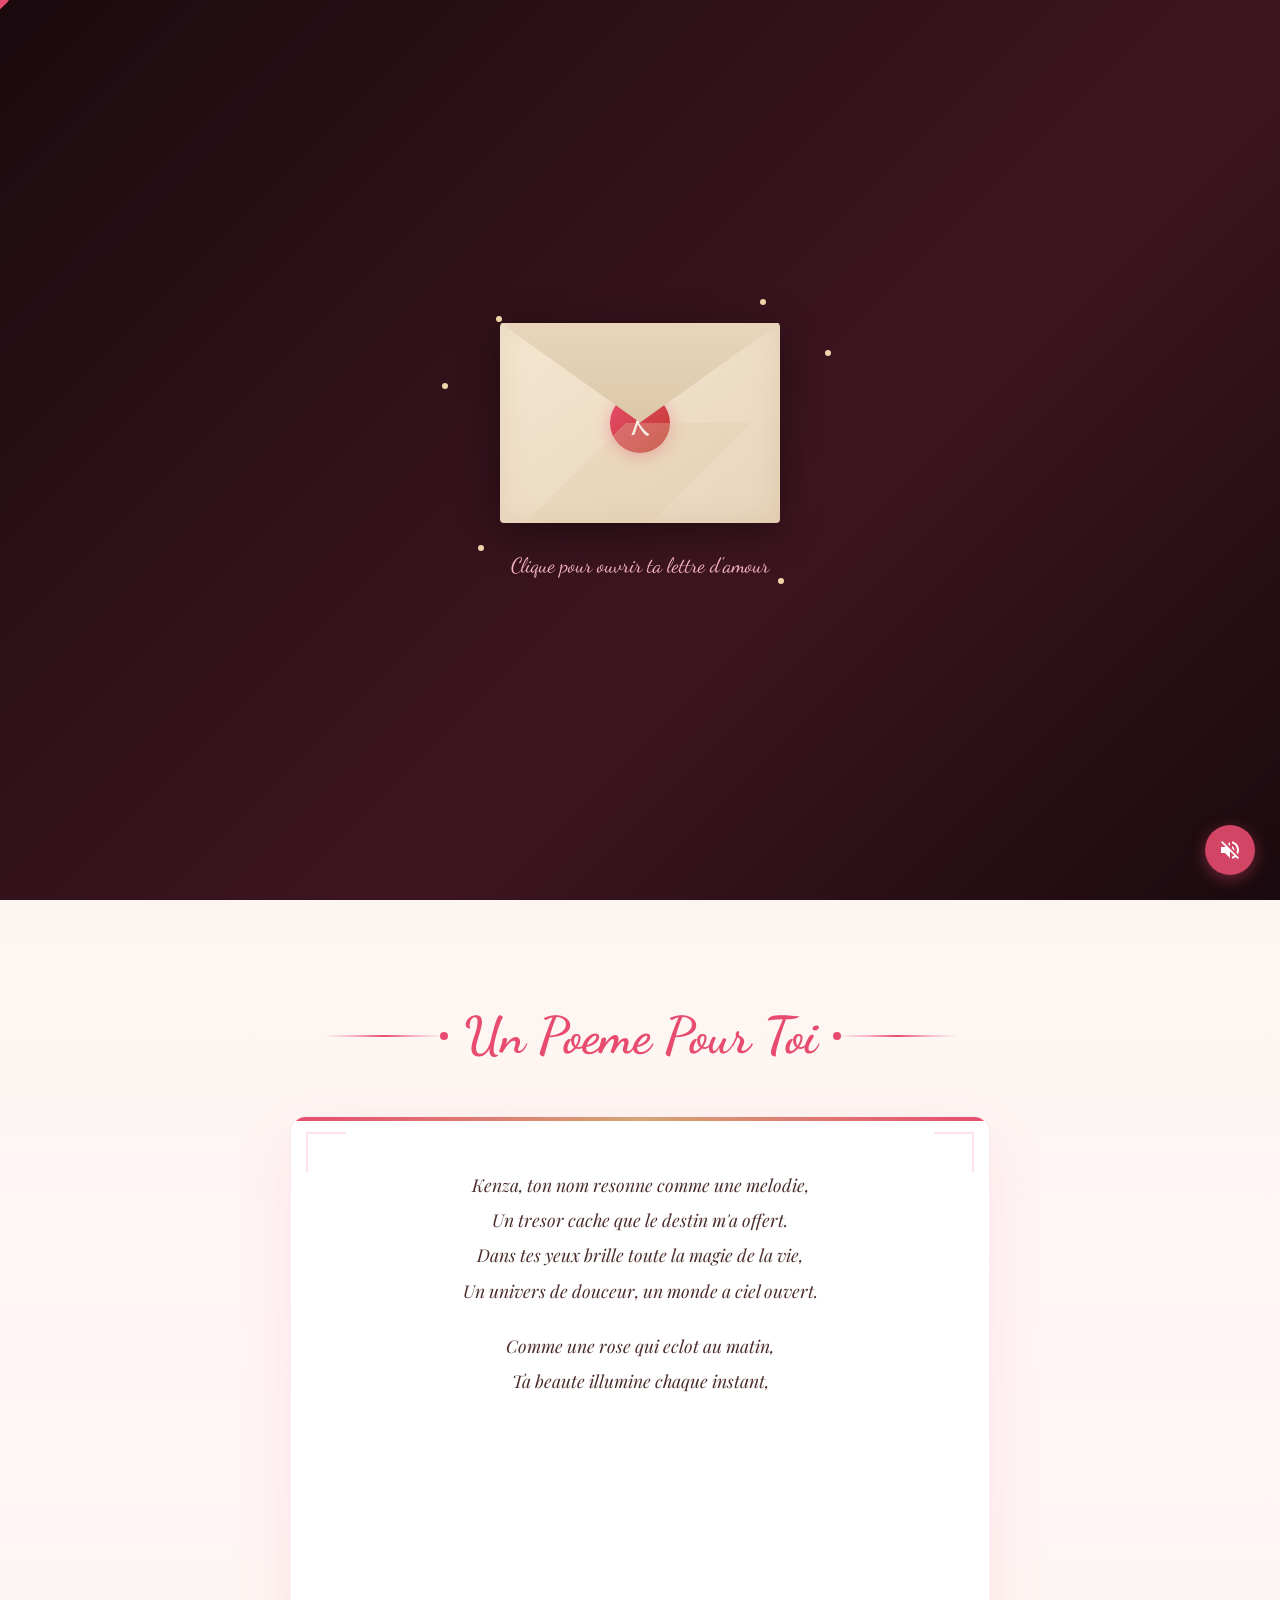
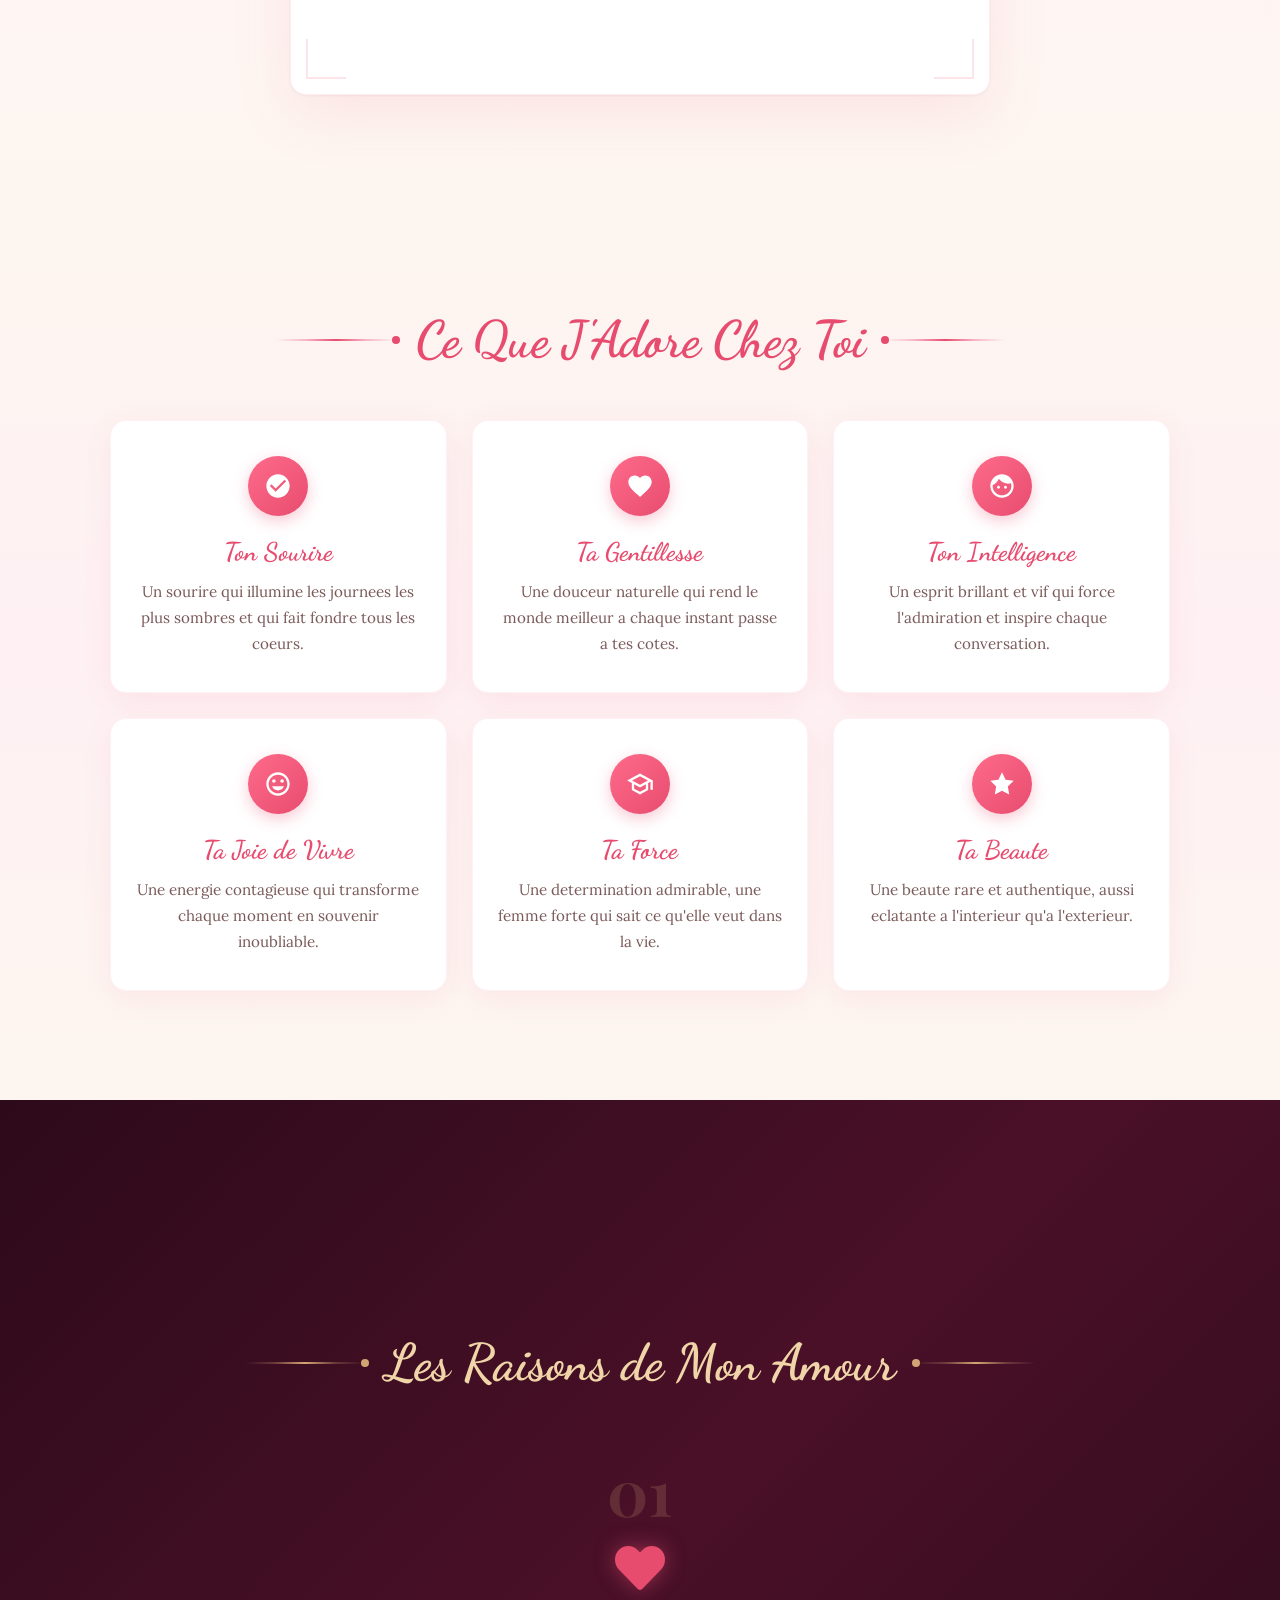
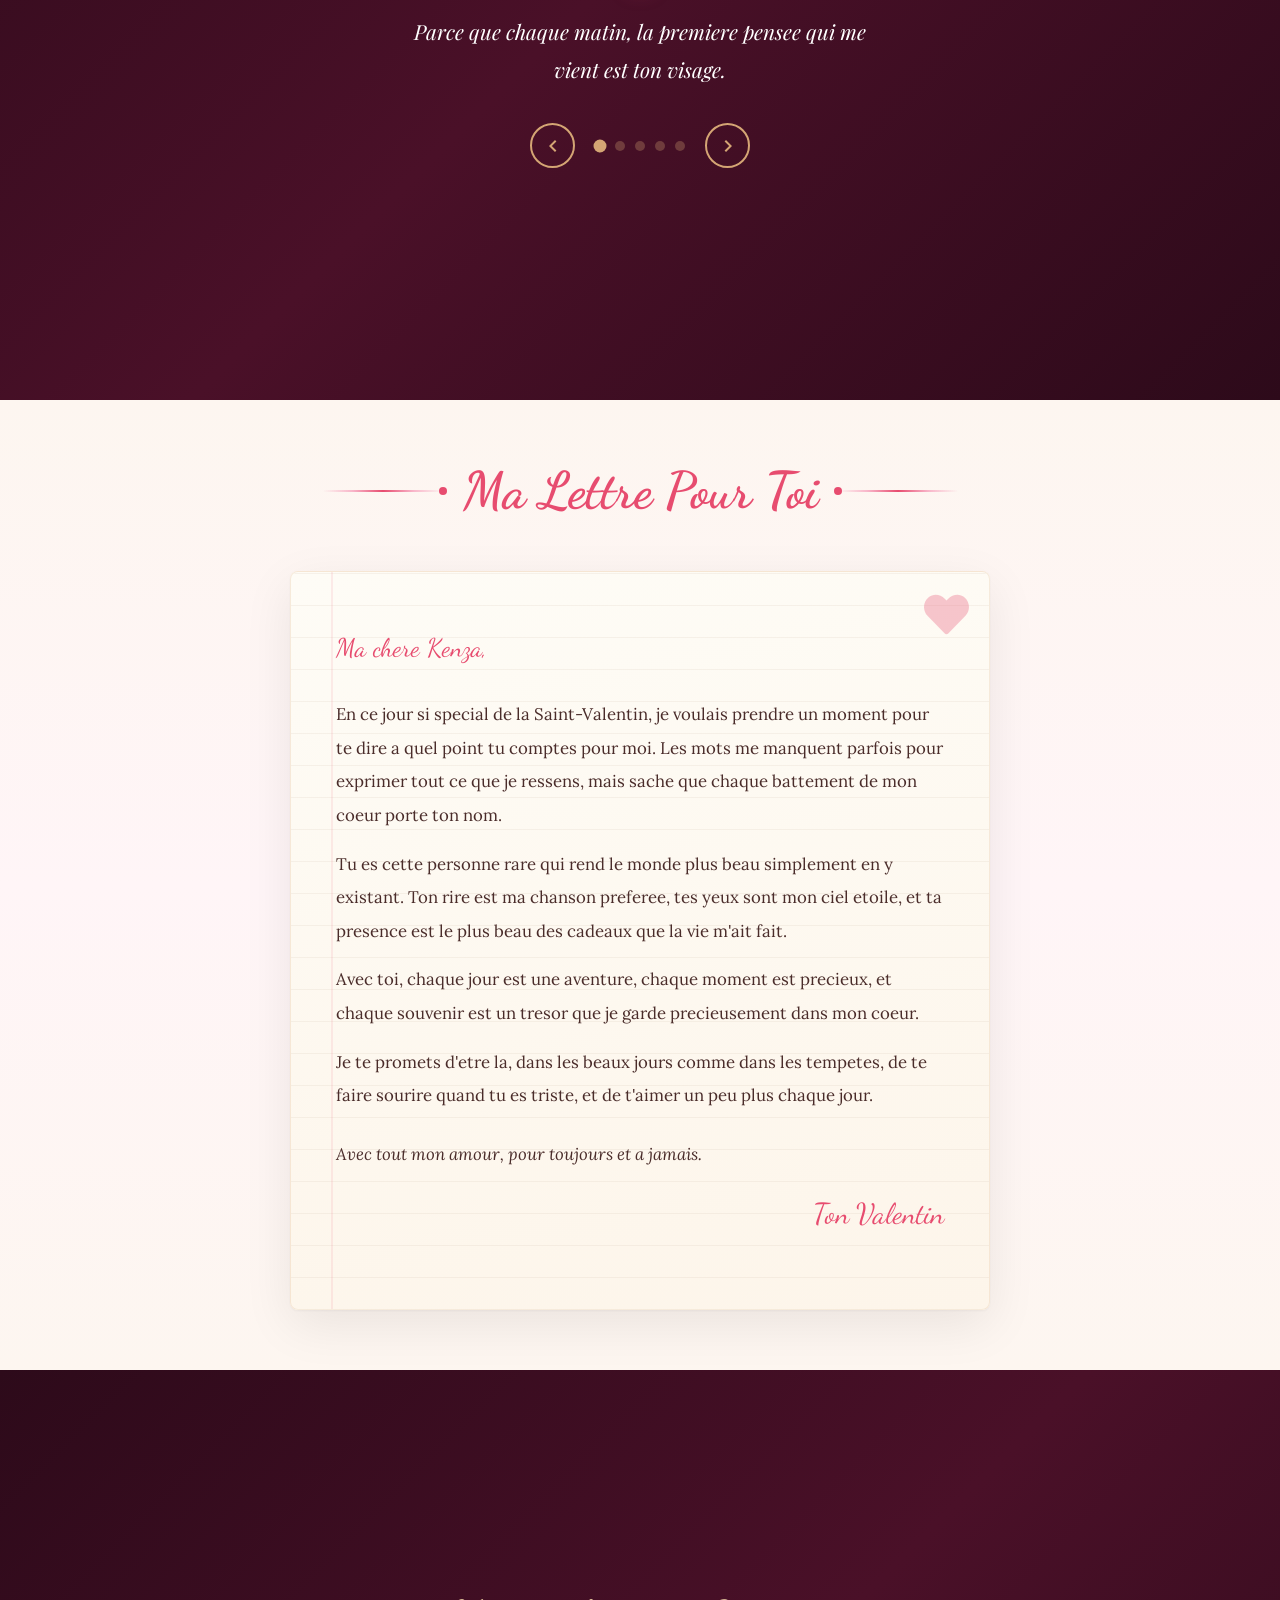
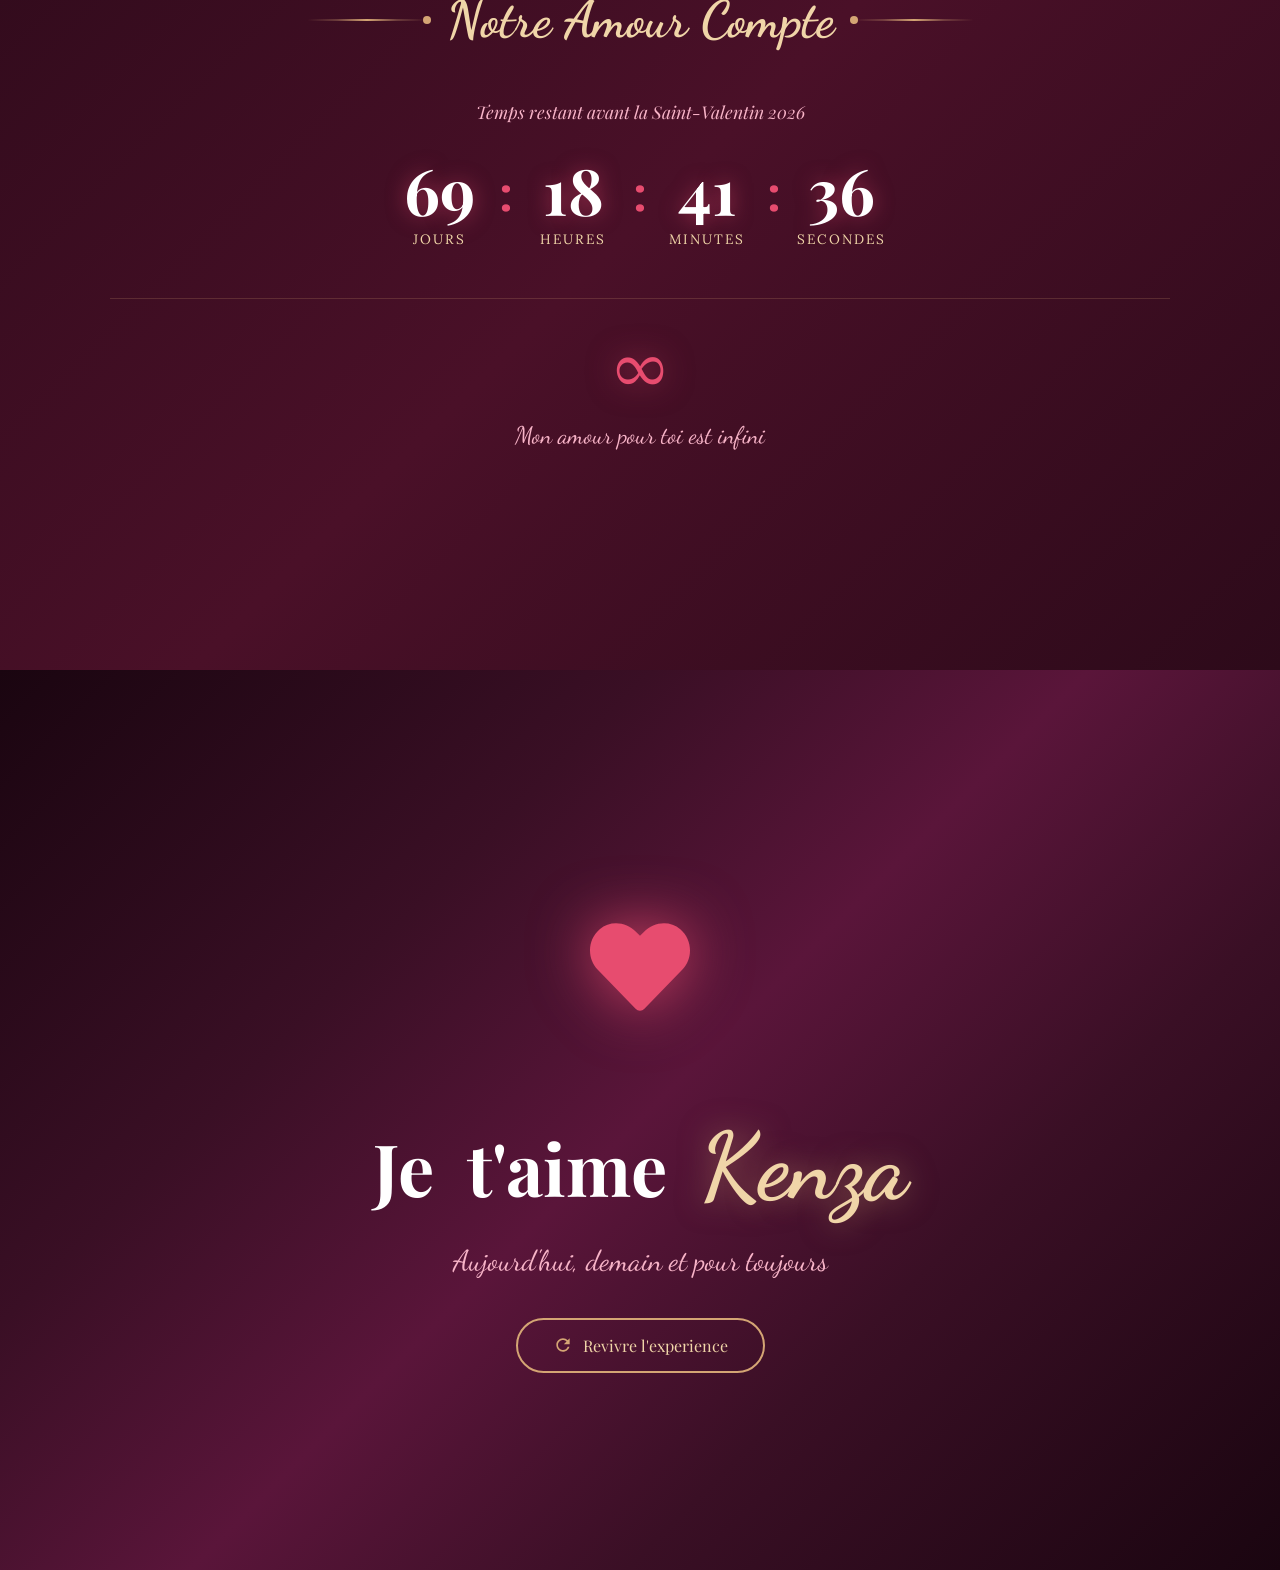
==== kenza-valentine-all-in-one.html @ 6f476eb4 "feat: add all-in-one HTML file for quick mobile preview Single self-contained HTML file with all CSS" ====
<!DOCTYPE html>
<html lang="fr">
<head>
<meta charset="UTF-8">
<meta name="viewport" content="width=device-width, initial-scale=1.0, viewport-fit=cover, maximum-scale=5">
<meta name="theme-color" content="#2d0a1a">
<meta name="apple-mobile-web-app-capable" content="yes">
<meta name="apple-mobile-web-app-status-bar-style" content="black-translucent">
<title>Pour Toi, Kenza - Joyeuse Saint-Valentin</title>
<link rel="preconnect" href="https://fonts.googleapis.com">
<link rel="preconnect" href="https://fonts.gstatic.com" crossorigin>
<link href="https://fonts.googleapis.com/css2?family=Dancing+Script:wght@400;500;600;700&family=Playfair+Display:ital,wght@0,400;0,600;0,700;1,400;1,600&family=Lora:ital,wght@0,400;0,500;1,400;1,500&display=swap" rel="stylesheet">
<style>
:root{--primary:#e74c6f;--primary-dark:#c0392b;--primary-light:#ff6b8a;--secondary:#f8b4c8;--gold:#d4a574;--gold-light:#f0d5a8;--cream:#fdf6f0;--rose-white:#fff5f7;--dark:#2c1810;--text:#4a2c2a;--text-light:#7a5a58;--font-script:'Dancing Script',cursive;--font-serif:'Playfair Display',Georgia,serif;--font-body:'Lora',Georgia,serif}*,*::before,*::after{margin:0;padding:0;box-sizing:border-box}html{scroll-behavior:smooth;font-size:16px;overflow-x:hidden;-webkit-text-size-adjust:100%}@supports(padding:env(safe-area-inset-bottom)){.music-toggle{bottom:calc(15px + env(safe-area-inset-bottom));right:calc(15px + env(safe-area-inset-right))}.side-nav{right:calc(10px + env(safe-area-inset-right))}}body{font-family:var(--font-body);color:var(--text);background:var(--cream);overflow-x:hidden;cursor:none}@media(hover:none){body{cursor:auto}.cursor-heart{display:none!important}}.cursor-heart{position:fixed;width:24px;height:24px;pointer-events:none;z-index:99999;transform:translate(-50%,-50%);transition:transform .1s ease}.cursor-heart::before{content:'';position:absolute;width:100%;height:100%;background:var(--primary);clip-path:path('M12 21.35l-1.45-1.32C5.4 15.36 2 12.28 2 8.5 2 5.42 4.42 3 7.5 3c1.74 0 3.41.81 4.5 2.09C13.09 3.81 14.76 3 16.5 3 19.58 3 22 5.42 22 8.5c0 3.78-3.4 6.86-8.55 11.54L12 21.35z');transform:scale(1);transition:transform .2s ease}body:active .cursor-heart::before{transform:scale(1.5)}#hearts-canvas{position:fixed;top:0;left:0;width:100%;height:100%;pointer-events:none;z-index:1}#petals-container{position:fixed;top:0;left:0;width:100%;height:100%;pointer-events:none;z-index:2;overflow:hidden}.petal{position:absolute;width:15px;height:15px;background:var(--primary-light);border-radius:50% 0 50% 50%;opacity:.6;animation:petalFall linear infinite;transform-origin:center center}@keyframes petalFall{0%{transform:translateY(-10vh) rotate(0deg) scale(1);opacity:.7}50%{opacity:.5}100%{transform:translateY(110vh) rotate(720deg) scale(.3);opacity:0}}.screen{min-height:100vh;position:relative;display:flex;align-items:center;justify-content:center;overflow:hidden}.container{max-width:1100px;margin:0 auto;padding:60px 20px;position:relative;z-index:5;width:100%}.section-bg{position:absolute;inset:0;z-index:0}.section-header{display:flex;align-items:center;justify-content:center;gap:20px;margin-bottom:50px}.section-title{font-family:var(--font-script);font-size:clamp(2rem,5vw,3.2rem);color:var(--primary);text-align:center;white-space:nowrap}.decorative-line{flex:1;max-width:120px;height:2px;background:linear-gradient(90deg,transparent,var(--secondary),var(--primary),var(--secondary),transparent);position:relative}.decorative-line::after{content:'';position:absolute;top:50%;width:8px;height:8px;background:var(--primary);border-radius:50%;transform:translateY(-50%)}.decorative-line.left::after{right:-4px}.decorative-line.right::after{left:-4px}#envelope-screen{background:linear-gradient(135deg,#1a0a0e 0%,#2d1018 30%,#3d1520 60%,#1a0a0e 100%);z-index:100;transition:opacity .8s ease,transform .8s ease}#envelope-screen.hide{opacity:0;transform:scale(1.1);pointer-events:none}.envelope-wrapper{position:relative;cursor:pointer;z-index:5}.envelope{width:280px;height:200px;position:relative;margin:0 auto;perspective:800px}.envelope-body{width:100%;height:100%;background:linear-gradient(145deg,#f5e6d0,#e8d5bc);border-radius:4px;position:relative;box-shadow:0 10px 40px rgba(0,0,0,.4),inset 0 0 30px rgba(139,90,43,.1);display:flex;align-items:center;justify-content:center;overflow:hidden}.envelope-body::before{content:'';position:absolute;bottom:0;left:0;right:0;height:50%;background:linear-gradient(135deg,transparent 33%,#e0c9a8 33%,#e0c9a8 66%,transparent 66%);opacity:.3}.envelope-flap{position:absolute;top:0;left:0;width:100%;height:50%;background:linear-gradient(180deg,#e8d5bc,#dcc7a8);clip-path:polygon(0 0,50% 100%,100% 0);transform-origin:top center;transition:transform .6s ease;z-index:2;box-shadow:0 2px 10px rgba(0,0,0,.1)}.envelope-wrapper:hover .envelope-flap{transform:rotateX(180deg)}.letter-preview{width:60px;height:60px;background:linear-gradient(135deg,var(--primary),var(--primary-dark));border-radius:50%;display:flex;align-items:center;justify-content:center;box-shadow:0 4px 15px rgba(231,76,111,.4);animation:letterPulse 2s ease-in-out infinite}.letter-k{font-family:var(--font-script);font-size:2rem;color:#fff;font-weight:700}@keyframes letterPulse{0%,100%{transform:scale(1);box-shadow:0 4px 15px rgba(231,76,111,.4)}50%{transform:scale(1.1);box-shadow:0 4px 25px rgba(231,76,111,.6)}}.envelope-text{font-family:var(--font-script);color:var(--secondary);font-size:1.3rem;text-align:center;margin-top:30px;animation:textFloat 3s ease-in-out infinite}@keyframes textFloat{0%,100%{transform:translateY(0);opacity:.8}50%{transform:translateY(-8px);opacity:1}}.sparkle-container{position:absolute;inset:-40px;pointer-events:none}.sparkle{position:absolute;width:6px;height:6px;background:var(--gold-light);border-radius:50%;animation:sparkle 2s ease-in-out infinite}.sparkle.s1{top:10%;left:10%;animation-delay:0s}.sparkle.s2{top:5%;right:15%;animation-delay:.3s}.sparkle.s3{bottom:20%;left:5%;animation-delay:.6s}.sparkle.s4{bottom:10%;right:10%;animation-delay:.9s}.sparkle.s5{top:30%;left:-5%;animation-delay:1.2s}.sparkle.s6{top:20%;right:-3%;animation-delay:1.5s}@keyframes sparkle{0%,100%{opacity:0;transform:scale(0)}50%{opacity:1;transform:scale(1.5)}}#hero{background:linear-gradient(135deg,#2d0a1a 0%,#4a1028 30%,#6b1535 50%,#4a1028 70%,#2d0a1a 100%);display:none}#hero.active{display:flex}.hero-overlay{position:absolute;inset:0;background:radial-gradient(ellipse at 20% 50%,rgba(231,76,111,.15) 0%,transparent 60%),radial-gradient(ellipse at 80% 50%,rgba(248,180,200,.1) 0%,transparent 60%),radial-gradient(ellipse at 50% 100%,rgba(212,165,116,.1) 0%,transparent 50%)}.hero-content{text-align:center;position:relative;z-index:5;padding:20px}.heart-frame{margin-bottom:30px}.heart-border{width:100px;height:100px;margin:0 auto;animation:heartBeat 1.5s ease-in-out infinite}.heart-svg{width:100%;height:100%;fill:var(--primary);filter:drop-shadow(0 0 20px rgba(231,76,111,.6))}@keyframes heartBeat{0%,100%{transform:scale(1)}15%{transform:scale(1.15)}30%{transform:scale(1)}45%{transform:scale(1.1)}60%{transform:scale(1)}}.hero-title{font-family:var(--font-serif);margin-bottom:15px}.title-line{display:block;color:#fff;opacity:0;animation:fadeSlideUp 1s ease forwards}.line-1{font-size:clamp(1.8rem,5vw,3rem);font-weight:400;font-style:italic;letter-spacing:3px;animation-delay:.3s}.line-2{font-size:clamp(2.5rem,7vw,4.5rem);font-weight:700;background:linear-gradient(135deg,#fff,#ffd4e0,#fff);-webkit-background-clip:text;-webkit-text-fill-color:transparent;background-clip:text;animation-delay:.6s}@keyframes fadeSlideUp{0%{opacity:0;transform:translateY(30px)}100%{opacity:1;transform:translateY(0)}}.hero-subtitle{font-family:var(--font-script);font-size:clamp(3rem,8vw,5.5rem);color:var(--gold-light);margin-bottom:10px;opacity:0;animation:fadeSlideUp 1s ease .9s forwards;text-shadow:0 0 30px rgba(212,165,116,.5)}.shimmer-text{background:linear-gradient(120deg,var(--gold) 0%,var(--gold-light) 20%,#fff 40%,var(--gold-light) 60%,var(--gold) 80%,var(--gold-light) 100%);background-size:200% 100%;-webkit-background-clip:text;-webkit-text-fill-color:transparent;background-clip:text;animation:fadeSlideUp 1s ease .9s forwards,shimmer 3s linear infinite 1.9s}@keyframes shimmer{0%{background-position:200% 0}100%{background-position:-200% 0}}.hero-date{font-family:var(--font-serif);font-size:1.1rem;color:var(--secondary);letter-spacing:5px;text-transform:uppercase;opacity:0;animation:fadeSlideUp 1s ease 1.2s forwards}.scroll-indicator{margin-top:50px;opacity:0;animation:fadeSlideUp 1s ease 1.5s forwards}.scroll-arrow{width:30px;height:30px;border-right:2px solid var(--secondary);border-bottom:2px solid var(--secondary);transform:rotate(45deg);margin:0 auto 15px;animation:scrollBounce 2s ease-in-out infinite}@keyframes scrollBounce{0%,100%{transform:rotate(45deg) translateY(0);opacity:.5}50%{transform:rotate(45deg) translateY(10px);opacity:1}}.scroll-indicator span{font-family:var(--font-script);color:var(--secondary);font-size:1.1rem;opacity:.7}#poem{background:linear-gradient(180deg,var(--cream) 0%,var(--rose-white) 50%,var(--cream) 100%)}.poem-card{max-width:700px;margin:0 auto;background:#fff;border-radius:16px;padding:50px 40px;position:relative;box-shadow:0 20px 60px rgba(231,76,111,.1),0 1px 3px rgba(0,0,0,.05);border:1px solid rgba(231,76,111,.1);overflow:hidden}.poem-card::before{content:'';position:absolute;top:0;left:0;right:0;height:4px;background:linear-gradient(90deg,var(--primary),var(--gold),var(--primary))}.poem-decoration{position:absolute;width:60px;height:60px;opacity:.15}.poem-decoration::before,.poem-decoration::after{content:'';position:absolute;background:var(--primary)}.poem-decoration.top-left{top:15px;left:15px}.poem-decoration.top-right{top:15px;right:15px;transform:scaleX(-1)}.poem-decoration.bottom-left{bottom:15px;left:15px;transform:scaleY(-1)}.poem-decoration.bottom-right{bottom:15px;right:15px;transform:scale(-1)}.poem-decoration::before{width:40px;height:2px;top:0;left:0}.poem-decoration::after{width:2px;height:40px;top:0;left:0}.poem-content{text-align:center}.poem-line{font-family:var(--font-serif);font-size:1.1rem;line-height:2;color:var(--text);font-style:italic;opacity:0;transform:translateY(15px);transition:opacity .8s ease,transform .8s ease}.poem-line.visible{opacity:1;transform:translateY(0)}.poem-line.signature{font-family:var(--font-script);font-size:1.4rem;color:var(--primary);font-style:normal;margin-top:5px}#qualities{background:linear-gradient(180deg,var(--cream) 0%,#fef0f3 50%,var(--cream) 100%)}.qualities-grid{display:grid;grid-template-columns:repeat(auto-fit,minmax(300px,1fr));gap:25px}.quality-card{background:#fff;border-radius:16px;padding:35px 25px;text-align:center;position:relative;overflow:hidden;box-shadow:0 8px 30px rgba(231,76,111,.08);border:1px solid rgba(231,76,111,.08);transition:transform .4s ease,box-shadow .4s ease;opacity:0;transform:translateY(30px)}.quality-card.visible{opacity:1;transform:translateY(0)}.quality-card:hover{transform:translateY(-8px);box-shadow:0 15px 40px rgba(231,76,111,.15)}.quality-card::before{content:'';position:absolute;top:0;left:0;right:0;height:3px;background:linear-gradient(90deg,var(--primary),var(--gold));transform:scaleX(0);transition:transform .4s ease}.quality-card:hover::before{transform:scaleX(1)}.quality-icon{width:60px;height:60px;margin:0 auto 20px;background:linear-gradient(135deg,var(--primary-light),var(--primary));border-radius:50%;display:flex;align-items:center;justify-content:center;box-shadow:0 5px 15px rgba(231,76,111,.3)}.quality-icon svg{width:28px;height:28px;fill:#fff}.quality-card h3{font-family:var(--font-script);font-size:1.6rem;color:var(--primary);margin-bottom:12px}.quality-card p{font-size:.95rem;line-height:1.7;color:var(--text-light)}#timeline{background:linear-gradient(135deg,#2d0a1a 0%,#4a1028 50%,#2d0a1a 100%)}#timeline .section-title{color:var(--gold-light)}#timeline .decorative-line{background:linear-gradient(90deg,transparent,rgba(212,165,116,.3),var(--gold),rgba(212,165,116,.3),transparent)}#timeline .decorative-line::after{background:var(--gold)}.reasons-carousel{position:relative;max-width:600px;margin:0 auto 30px;min-height:250px}.reason-slide{position:absolute;inset:0;display:flex;flex-direction:column;align-items:center;justify-content:center;text-align:center;padding:30px;opacity:0;transform:translateX(60px);transition:opacity .6s ease,transform .6s ease;pointer-events:none}.reason-slide.active{opacity:1;transform:translateX(0);pointer-events:auto}.reason-slide.exit-left{opacity:0;transform:translateX(-60px)}.reason-number{font-family:var(--font-serif);font-size:4rem;font-weight:700;color:rgba(212,165,116,.2);margin-bottom:10px}.reason-heart{width:50px;height:50px;margin-bottom:20px;animation:heartBeat 1.5s ease-in-out infinite}.reason-heart svg{width:100%;height:100%;fill:var(--primary);filter:drop-shadow(0 0 10px rgba(231,76,111,.5))}.reason-text{font-family:var(--font-serif);font-size:1.3rem;color:#fff;font-style:italic;line-height:1.8;max-width:500px}.carousel-controls{display:flex;align-items:center;justify-content:center;gap:20px}.carousel-btn{width:45px;height:45px;border:2px solid var(--gold);background:transparent;border-radius:50%;display:flex;align-items:center;justify-content:center;cursor:pointer;transition:all .3s ease}.carousel-btn svg{width:24px;height:24px;fill:var(--gold)}.carousel-btn:hover{background:var(--gold)}.carousel-btn:hover svg{fill:var(--dark)}.carousel-dots{display:flex;gap:10px}.dot{width:10px;height:10px;border-radius:50%;background:rgba(212,165,116,.3);cursor:pointer;transition:all .3s ease}.dot.active{background:var(--gold);transform:scale(1.3)}#love-letter{background:linear-gradient(180deg,var(--cream) 0%,var(--rose-white) 50%,var(--cream) 100%)}.letter-card{max-width:700px;margin:0 auto;background:linear-gradient(170deg,#fefcf6,#fdf5ea);border-radius:8px;padding:50px 45px;position:relative;box-shadow:0 15px 50px rgba(0,0,0,.08),0 1px 3px rgba(0,0,0,.05);border:1px solid rgba(212,165,116,.2);opacity:0;transform:translateY(30px);transition:opacity .8s ease,transform .8s ease}.letter-card.visible{opacity:1;transform:translateY(0)}.letter-card::before{content:'';position:absolute;inset:0;border-radius:8px;background:repeating-linear-gradient(0deg,transparent,transparent 31px,rgba(200,180,160,.15) 31px,rgba(200,180,160,.15) 32px);pointer-events:none}.letter-card::after{content:'';position:absolute;top:0;left:40px;width:2px;height:100%;background:rgba(231,76,111,.1)}.letter-stamp{position:absolute;top:20px;right:20px;width:45px;height:45px;opacity:.3}.letter-stamp svg{width:100%;height:100%;fill:var(--primary)}.letter-content{position:relative;z-index:2}.letter-content p{font-family:var(--font-body);font-size:1.05rem;line-height:2;color:var(--text);margin-bottom:15px}.letter-greeting{font-family:var(--font-script)!important;font-size:1.6rem!important;color:var(--primary)!important;margin-bottom:25px!important}.letter-closing{font-style:italic;margin-top:25px!important}.letter-signature{font-family:var(--font-script)!important;font-size:1.8rem!important;color:var(--primary)!important;text-align:right;margin-top:10px!important}#countdown{background:linear-gradient(135deg,#2d0a1a 0%,#4a1028 50%,#2d0a1a 100%)}#countdown .section-title{color:var(--gold-light)}#countdown .decorative-line{background:linear-gradient(90deg,transparent,rgba(212,165,116,.3),var(--gold),rgba(212,165,116,.3),transparent)}#countdown .decorative-line::after{background:var(--gold)}.countdown-wrapper{text-align:center;opacity:0;transform:translateY(30px);transition:opacity .8s ease,transform .8s ease}.countdown-wrapper.visible{opacity:1;transform:translateY(0)}.countdown-label{font-family:var(--font-serif);font-size:1.1rem;color:var(--secondary);margin-bottom:35px;font-style:italic}.countdown-timer{display:flex;align-items:center;justify-content:center;gap:15px;flex-wrap:wrap;margin-bottom:50px}.countdown-item{display:flex;flex-direction:column;align-items:center;min-width:90px}.countdown-value{font-family:var(--font-serif);font-size:clamp(2.5rem,6vw,4rem);font-weight:700;color:#fff;line-height:1;text-shadow:0 0 20px rgba(231,76,111,.5);margin-bottom:8px}.countdown-unit{font-family:var(--font-body);font-size:.85rem;color:var(--gold-light);text-transform:uppercase;letter-spacing:2px}.countdown-separator{font-family:var(--font-serif);font-size:3rem;color:var(--primary);font-weight:700;animation:blink 1s step-end infinite;margin-bottom:25px}@keyframes blink{0%,100%{opacity:1}50%{opacity:.3}}.infinity-love{padding-top:30px;border-top:1px solid rgba(212,165,116,.2)}.infinity-symbol{font-size:4rem;color:var(--primary);display:block;margin-bottom:10px;animation:infinityPulse 3s ease-in-out infinite;text-shadow:0 0 30px rgba(231,76,111,.5)}@keyframes infinityPulse{0%,100%{transform:scale(1);opacity:.8}50%{transform:scale(1.15);opacity:1}}.infinity-love p{font-family:var(--font-script);font-size:1.5rem;color:var(--secondary)}#final{background:linear-gradient(135deg,#1a0510 0%,#3a0f25 30%,#5a153a 50%,#3a0f25 70%,#1a0510 100%);min-height:100vh}.final-content{text-align:center;position:relative;z-index:5}.giant-heart-animation{position:relative;width:200px;height:200px;margin:0 auto 40px}.heart-ring{position:absolute;inset:0;border:2px solid var(--primary);border-radius:50%;opacity:0;animation:heartRing 3s ease-out infinite}.ring-1{animation-delay:0s}.ring-2{animation-delay:1s}.ring-3{animation-delay:2s}@keyframes heartRing{0%{transform:scale(.5);opacity:.8}100%{transform:scale(2);opacity:0}}.central-heart{position:absolute;top:50%;left:50%;transform:translate(-50%,-50%);width:100px;height:100px;animation:heartBeat 1.5s ease-in-out infinite}.central-heart svg{width:100%;height:100%;fill:var(--primary);filter:drop-shadow(0 0 30px rgba(231,76,111,.8))}.final-title{font-family:var(--font-serif);font-size:clamp(2.5rem,7vw,4.5rem);color:#fff;margin-bottom:15px;line-height:1.3}.word-by-word{display:inline-block;opacity:0;transform:translateY(20px);animation:wordAppear .8s ease forwards;margin:0 8px}.word-by-word:nth-child(1){animation-delay:.5s}.word-by-word:nth-child(2){animation-delay:1s}.word-by-word:nth-child(3){animation-delay:1.5s}.kenza-name{font-family:var(--font-script);color:var(--gold-light);font-size:1.3em;text-shadow:0 0 30px rgba(212,165,116,.5)}@keyframes wordAppear{0%{opacity:0;transform:translateY(20px) scale(.8)}100%{opacity:1;transform:translateY(0) scale(1)}}.final-subtitle{font-family:var(--font-script);font-size:clamp(1.2rem,3vw,1.8rem);color:var(--secondary);opacity:0;animation:fadeSlideUp 1s ease 2.2s forwards;margin-bottom:40px}.restart-btn{display:inline-flex;align-items:center;gap:10px;padding:15px 35px;background:transparent;border:2px solid var(--gold);color:var(--gold-light);font-family:var(--font-serif);font-size:1rem;border-radius:50px;cursor:pointer;transition:all .4s ease;opacity:0;animation:fadeSlideUp 1s ease 2.8s forwards}.restart-btn svg{width:20px;height:20px;fill:var(--gold);transition:transform .4s ease}.restart-btn:hover{background:var(--gold);color:var(--dark)}.restart-btn:hover svg{fill:var(--dark);transform:rotate(360deg)}.side-nav{position:fixed;right:20px;top:50%;transform:translateY(-50%);z-index:1000;display:flex;flex-direction:column;gap:12px;opacity:0;transition:opacity .5s ease}.side-nav.visible{opacity:1}.nav-dot{width:12px;height:12px;border-radius:50%;background:rgba(255,255,255,.3);border:2px solid rgba(255,255,255,.5);transition:all .3s ease;text-decoration:none;position:relative}.nav-dot::before{content:attr(title);position:absolute;right:25px;top:50%;transform:translateY(-50%);font-family:var(--font-body);font-size:.75rem;color:#fff;background:rgba(0,0,0,.7);padding:4px 10px;border-radius:4px;white-space:nowrap;opacity:0;pointer-events:none;transition:opacity .3s ease}.nav-dot:hover::before{opacity:1}.nav-dot.active{background:var(--primary);border-color:var(--primary);transform:scale(1.3);box-shadow:0 0 10px rgba(231,76,111,.5)}.music-toggle{position:fixed;bottom:25px;right:25px;width:50px;height:50px;border-radius:50%;background:rgba(231,76,111,.9);border:none;cursor:pointer;z-index:1000;display:flex;align-items:center;justify-content:center;box-shadow:0 4px 15px rgba(231,76,111,.4);transition:all .3s ease}.music-toggle:hover{transform:scale(1.1);box-shadow:0 6px 20px rgba(231,76,111,.6)}.music-toggle svg{width:24px;height:24px;fill:#fff}.music-toggle .music-off{display:none}.music-toggle.muted .music-on{display:none}.music-toggle.muted .music-off{display:block}.reveal-on-scroll{opacity:0;transform:translateY(30px);transition:opacity .8s ease,transform .8s ease}.reveal-on-scroll.visible{opacity:1;transform:translateY(0)}
@media(max-width:1024px){.container{padding:50px 20px}.qualities-grid{grid-template-columns:repeat(2,1fr);gap:20px}.poem-card{padding:40px 30px}.letter-card{padding:40px 35px}}
@media(max-width:768px){html{font-size:15px}.container{padding:40px 16px}.section-header{flex-wrap:wrap;gap:8px;margin-bottom:35px}.section-title{white-space:normal;font-size:clamp(1.6rem,6vw,2.5rem);order:-1;width:100%}.decorative-line{max-width:80px}.envelope{width:220px;height:160px}.envelope-text{font-size:1.1rem;padding:0 20px}.letter-preview{width:50px;height:50px}.letter-k{font-size:1.6rem}.heart-border{width:80px;height:80px}.hero-title{margin-bottom:10px}.line-1{font-size:1.5rem;letter-spacing:2px}.line-2{font-size:2.2rem}.hero-subtitle{font-size:3rem}.hero-date{font-size:.95rem;letter-spacing:3px}.scroll-indicator{margin-top:35px}.scroll-arrow{width:24px;height:24px}.poem-card{padding:30px 20px;border-radius:12px}.poem-line{font-size:.9rem;line-height:1.9}.poem-line.signature{font-size:1.2rem}.poem-decoration{width:40px;height:40px}.poem-decoration::before{width:25px}.poem-decoration::after{height:25px}.qualities-grid{grid-template-columns:1fr;gap:16px}.quality-card{padding:28px 20px;border-radius:12px}.quality-icon{width:50px;height:50px;margin-bottom:15px}.quality-icon svg{width:24px;height:24px}.quality-card h3{font-size:1.4rem;margin-bottom:8px}.quality-card p{font-size:.9rem}.reasons-carousel{min-height:260px;margin-bottom:25px}.reason-slide{padding:20px 15px}.reason-number{font-size:3rem;margin-bottom:5px}.reason-heart{width:40px;height:40px;margin-bottom:15px}.reason-text{font-size:1.05rem;line-height:1.7}.carousel-btn{width:40px;height:40px}.carousel-btn svg{width:20px;height:20px}.letter-card{padding:30px 20px;border-radius:8px}.letter-card::after{left:20px}.letter-content p{font-size:.95rem;line-height:1.85;margin-bottom:12px}.letter-greeting{font-size:1.4rem!important;margin-bottom:20px!important}.letter-signature{font-size:1.5rem!important}.letter-stamp{width:35px;height:35px;top:15px;right:15px}.countdown-timer{gap:10px}.countdown-item{min-width:65px}.countdown-value{font-size:2.2rem}.countdown-unit{font-size:.7rem;letter-spacing:1px}.countdown-separator{font-size:1.8rem;margin-bottom:20px}.countdown-label{font-size:.95rem;margin-bottom:25px;padding:0 10px}.infinity-symbol{font-size:3rem}.infinity-love p{font-size:1.2rem}.giant-heart-animation{width:160px;height:160px;margin-bottom:30px}.central-heart{width:80px;height:80px}.final-title{font-size:2.2rem}.kenza-name{font-size:1.2em}.final-subtitle{font-size:1.2rem;margin-bottom:30px}.restart-btn{padding:12px 28px;font-size:.9rem}.side-nav{right:8px;gap:10px}.nav-dot{width:9px;height:9px}.nav-dot::before{display:none}.music-toggle{bottom:15px;right:15px;width:44px;height:44px}.music-toggle svg{width:20px;height:20px}}
@media(max-width:480px){html{font-size:14px}.container{padding:35px 12px}.envelope{width:190px;height:140px}.envelope-text{font-size:1rem}.sparkle-container{inset:-20px}.heart-border{width:65px;height:65px}.hero-content{padding:15px}.line-1{font-size:1.3rem}.line-2{font-size:1.8rem}.hero-subtitle{font-size:2.4rem}.hero-date{font-size:.85rem;letter-spacing:2px}.scroll-indicator span{font-size:.9rem}.poem-card{padding:25px 16px}.poem-line{font-size:.85rem;line-height:1.85}.poem-line.signature{font-size:1.1rem}.poem-decoration{width:30px;height:30px}.poem-decoration.top-left{top:10px;left:10px}.poem-decoration.top-right{top:10px;right:10px}.poem-decoration.bottom-left{bottom:10px;left:10px}.poem-decoration.bottom-right{bottom:10px;right:10px}.quality-card{padding:24px 16px}.quality-card h3{font-size:1.3rem}.quality-card p{font-size:.85rem}.reasons-carousel{min-height:240px}.reason-number{font-size:2.5rem}.reason-heart{width:35px;height:35px;margin-bottom:12px}.reason-text{font-size:.95rem;padding:0 5px}.carousel-controls{gap:12px}.carousel-btn{width:36px;height:36px}.dot{width:8px;height:8px}.letter-card{padding:25px 16px}.letter-card::after{left:16px}.letter-content p{font-size:.88rem;line-height:1.8}.letter-greeting{font-size:1.2rem!important}.letter-signature{font-size:1.3rem!important}.countdown-timer{gap:6px}.countdown-item{min-width:55px;background:rgba(255,255,255,.05);border-radius:10px;padding:10px 5px}.countdown-value{font-size:1.8rem}.countdown-unit{font-size:.6rem}.countdown-separator{font-size:1.4rem;margin-bottom:15px}.infinity-symbol{font-size:2.5rem}.infinity-love p{font-size:1rem}.giant-heart-animation{width:130px;height:130px;margin-bottom:25px}.central-heart{width:60px;height:60px}.final-title{font-size:1.8rem}.word-by-word{margin:0 4px}.final-subtitle{font-size:1rem;padding:0 10px}.restart-btn{padding:10px 24px;font-size:.85rem;gap:8px}.restart-btn svg{width:16px;height:16px}.side-nav{right:5px;gap:8px}.nav-dot{width:8px;height:8px;border-width:1.5px}}
@media(max-width:360px){.container{padding:30px 10px}.envelope{width:170px;height:125px}.line-2{font-size:1.6rem}.hero-subtitle{font-size:2rem}.poem-line{font-size:.8rem}.countdown-item{min-width:48px;padding:8px 3px}.countdown-value{font-size:1.5rem}.countdown-separator{font-size:1.2rem}.final-title{font-size:1.5rem}.reason-text{font-size:.88rem}}
@media(max-height:500px) and (orientation:landscape){.screen{min-height:auto;padding:40px 0}#envelope-screen,#hero,#final{min-height:100vh}.hero-content{padding:10px 20px}.heart-frame{margin-bottom:10px}.heart-border{width:50px;height:50px}.scroll-indicator{margin-top:15px}.giant-heart-animation{width:100px;height:100px;margin-bottom:15px}.central-heart{width:50px;height:50px}}
@media(hover:none) and (pointer:coarse){.carousel-btn{width:48px;height:48px;min-width:48px;min-height:48px}.dot{width:12px;height:12px;padding:6px;box-sizing:content-box}.carousel-dots{gap:14px}.nav-dot{padding:4px;box-sizing:content-box}.side-nav{gap:14px}.music-toggle{width:48px;height:48px;min-width:48px;min-height:48px}.restart-btn{padding:14px 32px;min-height:48px}.quality-card:hover{transform:none;box-shadow:0 8px 30px rgba(231,76,111,.08)}.quality-card:hover::before{transform:scaleX(0)}.quality-card:active{transform:scale(.98);box-shadow:0 4px 20px rgba(231,76,111,.15)}.carousel-btn:active{background:var(--gold)}.carousel-btn:active svg{fill:var(--dark)}.envelope-wrapper:active .envelope-flap{transform:rotateX(180deg)}.reasons-carousel::after{content:'Glissez pour naviguer';position:absolute;bottom:-5px;left:50%;transform:translateX(-50%);font-family:var(--font-body);font-size:.7rem;color:rgba(212,165,116,.4);letter-spacing:1px}}
@keyframes float{0%,100%{transform:translateY(0)}50%{transform:translateY(-15px)}}@keyframes glow{0%,100%{filter:brightness(1)}50%{filter:brightness(1.3)}}@media(prefers-reduced-motion:reduce){*,*::before,*::after{animation-duration:.01ms!important;animation-iteration-count:1!important;transition-duration:.01ms!important}.petal,.sparkle,.heart-ring{display:none}}
</style>
</head>
<body>
<div id="cursor-heart" class="cursor-heart"></div>
<canvas id="hearts-canvas"></canvas>
<div id="petals-container"></div>
<section id="envelope-screen" class="screen active"><div class="envelope-wrapper"><div class="envelope"><div class="envelope-flap"></div><div class="envelope-body"><div class="letter-preview"><span class="letter-k">K</span></div></div></div><p class="envelope-text">Clique pour ouvrir ta lettre d'amour</p><div class="sparkle-container"><div class="sparkle s1"></div><div class="sparkle s2"></div><div class="sparkle s3"></div><div class="sparkle s4"></div><div class="sparkle s5"></div><div class="sparkle s6"></div></div></div></section>
<section id="hero" class="screen"><div class="hero-overlay"></div><div class="hero-content"><div class="heart-frame"><div class="heart-border pulse-heart"><svg viewBox="0 0 512 512" class="heart-svg"><path d="M462.3 62.6C407.5 15.9 326 24.3 275.7 76.2L256 96.5l-19.7-20.3C186.1 24.3 104.5 15.9 49.7 62.6c-62.8 53.6-66.1 149.8-9.9 207.9l193.5 199.8c12.5 12.9 32.8 12.9 45.3 0l193.5-199.8c56.3-58.1 53-154.3-9.8-207.9z"/></svg></div></div><h1 class="hero-title"><span class="title-line line-1">Joyeuse</span><span class="title-line line-2">Saint-Valentin</span></h1><h2 class="hero-subtitle shimmer-text">Kenza</h2><p class="hero-date">14 Fevrier</p><div class="scroll-indicator"><div class="scroll-arrow"></div><span>Decouvre ton cadeau</span></div></div></section>
<section id="poem" class="screen"><div class="section-bg poem-bg"></div><div class="container"><div class="section-header"><div class="decorative-line left"></div><h2 class="section-title">Un Poeme Pour Toi</h2><div class="decorative-line right"></div></div><div class="poem-card reveal-on-scroll"><div class="poem-decoration top-left"></div><div class="poem-decoration top-right"></div><div class="poem-content"><p class="poem-line" data-delay="0">Kenza, ton nom resonne comme une melodie,</p><p class="poem-line" data-delay="200">Un tresor cache que le destin m'a offert.</p><p class="poem-line" data-delay="400">Dans tes yeux brille toute la magie de la vie,</p><p class="poem-line" data-delay="600">Un univers de douceur, un monde a ciel ouvert.</p><br><p class="poem-line" data-delay="800">Comme une rose qui eclot au matin,</p><p class="poem-line" data-delay="1000">Ta beaute illumine chaque instant,</p><p class="poem-line" data-delay="1200">Tu es la lumiere de mon chemin,</p><p class="poem-line" data-delay="1400">Mon etoile, mon soleil, mon firmament.</p><br><p class="poem-line" data-delay="1600">En ce jour de la Saint-Valentin,</p><p class="poem-line" data-delay="1800">Je veux te dire avec tout mon coeur :</p><p class="poem-line" data-delay="2000">Tu es la plus belle de mes destins,</p><p class="poem-line signature" data-delay="2200">Kenza, tu es mon bonheur.</p></div><div class="poem-decoration bottom-left"></div><div class="poem-decoration bottom-right"></div></div></div></section>
<section id="qualities" class="screen"><div class="section-bg qualities-bg"></div><div class="container"><div class="section-header"><div class="decorative-line left"></div><h2 class="section-title">Ce Que J'Adore Chez Toi</h2><div class="decorative-line right"></div></div><div class="qualities-grid"><div class="quality-card reveal-on-scroll" data-delay="0"><div class="quality-icon"><svg viewBox="0 0 24 24"><path d="M12 2C6.48 2 2 6.48 2 12s4.48 10 10 10 10-4.48 10-10S17.52 2 12 2zm-2 15l-5-5 1.41-1.41L10 14.17l7.59-7.59L19 8l-9 9z"/></svg></div><h3>Ton Sourire</h3><p>Un sourire qui illumine les journees les plus sombres et qui fait fondre tous les coeurs.</p></div><div class="quality-card reveal-on-scroll" data-delay="150"><div class="quality-icon"><svg viewBox="0 0 24 24"><path d="M12 21.35l-1.45-1.32C5.4 15.36 2 12.28 2 8.5 2 5.42 4.42 3 7.5 3c1.74 0 3.41.81 4.5 2.09C13.09 3.81 14.76 3 16.5 3 19.58 3 22 5.42 22 8.5c0 3.78-3.4 6.86-8.55 11.54L12 21.35z"/></svg></div><h3>Ta Gentillesse</h3><p>Une douceur naturelle qui rend le monde meilleur a chaque instant passe a tes cotes.</p></div><div class="quality-card reveal-on-scroll" data-delay="300"><div class="quality-icon"><svg viewBox="0 0 24 24"><path d="M9 11.75c-.69 0-1.25.56-1.25 1.25s.56 1.25 1.25 1.25 1.25-.56 1.25-1.25-.56-1.25-1.25-1.25zm6 0c-.69 0-1.25.56-1.25 1.25s.56 1.25 1.25 1.25 1.25-.56 1.25-1.25-.56-1.25-1.25-1.25zM12 2C6.48 2 2 6.48 2 12s4.48 10 10 10 10-4.48 10-10S17.52 2 12 2zm0 18c-4.41 0-8-3.59-8-8 0-.29.02-.58.05-.86 2.36-1.05 4.23-2.98 5.21-5.37C11.07 8.33 14.05 10 17.42 10c.78 0 1.53-.09 2.25-.26.21.71.33 1.47.33 2.26 0 4.41-3.59 8-8 8z"/></svg></div><h3>Ton Intelligence</h3><p>Un esprit brillant et vif qui force l'admiration et inspire chaque conversation.</p></div><div class="quality-card reveal-on-scroll" data-delay="450"><div class="quality-icon"><svg viewBox="0 0 24 24"><path d="M11.99 2C6.47 2 2 6.48 2 12s4.47 10 9.99 10C17.52 22 22 17.52 22 12S17.52 2 11.99 2zM12 20c-4.42 0-8-3.58-8-8s3.58-8 8-8 8 3.58 8 8-3.58 8-8 8zm3.5-9c.83 0 1.5-.67 1.5-1.5S16.33 8 15.5 8 14 8.67 14 9.5s.67 1.5 1.5 1.5zm-7 0c.83 0 1.5-.67 1.5-1.5S9.33 8 8.5 8 7 8.67 7 9.5 7.67 11 8.5 11zm3.5 6.5c2.33 0 4.31-1.46 5.11-3.5H6.89c.8 2.04 2.78 3.5 5.11 3.5z"/></svg></div><h3>Ta Joie de Vivre</h3><p>Une energie contagieuse qui transforme chaque moment en souvenir inoubliable.</p></div><div class="quality-card reveal-on-scroll" data-delay="600"><div class="quality-icon"><svg viewBox="0 0 24 24"><path d="M12 3L1 9l4 2.18v6L12 21l7-3.82v-6l2-1.09V17h2V9L12 3zm6.82 6L12 12.72 5.18 9 12 5.28 18.82 9zM17 15.99l-5 2.73-5-2.73v-3.72L12 15l5-2.73v3.72z"/></svg></div><h3>Ta Force</h3><p>Une determination admirable, une femme forte qui sait ce qu'elle veut dans la vie.</p></div><div class="quality-card reveal-on-scroll" data-delay="750"><div class="quality-icon"><svg viewBox="0 0 24 24"><path d="M12 2l3.09 6.26L22 9.27l-5 4.87 1.18 6.88L12 17.77l-6.18 3.25L7 14.14 2 9.27l6.91-1.01L12 2z"/></svg></div><h3>Ta Beaute</h3><p>Une beaute rare et authentique, aussi eclatante a l'interieur qu'a l'exterieur.</p></div></div></div></section>
<section id="timeline" class="screen"><div class="section-bg timeline-bg"></div><div class="container"><div class="section-header"><div class="decorative-line left"></div><h2 class="section-title">Les Raisons de Mon Amour</h2><div class="decorative-line right"></div></div><div class="reasons-carousel"><div class="reason-slide active" data-index="0"><div class="reason-number">01</div><div class="reason-heart"><svg viewBox="0 0 512 512"><path d="M462.3 62.6C407.5 15.9 326 24.3 275.7 76.2L256 96.5l-19.7-20.3C186.1 24.3 104.5 15.9 49.7 62.6c-62.8 53.6-66.1 149.8-9.9 207.9l193.5 199.8c12.5 12.9 32.8 12.9 45.3 0l193.5-199.8c56.3-58.1 53-154.3-9.8-207.9z"/></svg></div><p class="reason-text">Parce que chaque matin, la premiere pensee qui me vient est ton visage.</p></div><div class="reason-slide" data-index="1"><div class="reason-number">02</div><div class="reason-heart"><svg viewBox="0 0 512 512"><path d="M462.3 62.6C407.5 15.9 326 24.3 275.7 76.2L256 96.5l-19.7-20.3C186.1 24.3 104.5 15.9 49.7 62.6c-62.8 53.6-66.1 149.8-9.9 207.9l193.5 199.8c12.5 12.9 32.8 12.9 45.3 0l193.5-199.8c56.3-58.1 53-154.3-9.8-207.9z"/></svg></div><p class="reason-text">Parce que ta voix est la plus belle melodie que mes oreilles aient jamais entendue.</p></div><div class="reason-slide" data-index="2"><div class="reason-number">03</div><div class="reason-heart"><svg viewBox="0 0 512 512"><path d="M462.3 62.6C407.5 15.9 326 24.3 275.7 76.2L256 96.5l-19.7-20.3C186.1 24.3 104.5 15.9 49.7 62.6c-62.8 53.6-66.1 149.8-9.9 207.9l193.5 199.8c12.5 12.9 32.8 12.9 45.3 0l193.5-199.8c56.3-58.1 53-154.3-9.8-207.9z"/></svg></div><p class="reason-text">Parce que tu me rends meilleur chaque jour, sans meme le savoir.</p></div><div class="reason-slide" data-index="3"><div class="reason-number">04</div><div class="reason-heart"><svg viewBox="0 0 512 512"><path d="M462.3 62.6C407.5 15.9 326 24.3 275.7 76.2L256 96.5l-19.7-20.3C186.1 24.3 104.5 15.9 49.7 62.6c-62.8 53.6-66.1 149.8-9.9 207.9l193.5 199.8c12.5 12.9 32.8 12.9 45.3 0l193.5-199.8c56.3-58.1 53-154.3-9.8-207.9z"/></svg></div><p class="reason-text">Parce que dans un monde de milliards de personnes, mon coeur t'a choisie, toi.</p></div><div class="reason-slide" data-index="4"><div class="reason-number">05</div><div class="reason-heart"><svg viewBox="0 0 512 512"><path d="M462.3 62.6C407.5 15.9 326 24.3 275.7 76.2L256 96.5l-19.7-20.3C186.1 24.3 104.5 15.9 49.7 62.6c-62.8 53.6-66.1 149.8-9.9 207.9l193.5 199.8c12.5 12.9 32.8 12.9 45.3 0l193.5-199.8c56.3-58.1 53-154.3-9.8-207.9z"/></svg></div><p class="reason-text">Parce que l'eternite ne serait pas assez longue pour t'aimer autant que tu le merites.</p></div></div><div class="carousel-controls"><button class="carousel-btn prev" aria-label="Precedent"><svg viewBox="0 0 24 24"><path d="M15.41 7.41L14 6l-6 6 6 6 1.41-1.41L10.83 12z"/></svg></button><div class="carousel-dots"><span class="dot active" data-index="0"></span><span class="dot" data-index="1"></span><span class="dot" data-index="2"></span><span class="dot" data-index="3"></span><span class="dot" data-index="4"></span></div><button class="carousel-btn next" aria-label="Suivant"><svg viewBox="0 0 24 24"><path d="M10 6L8.59 7.41 13.17 12l-4.58 4.59L10 18l6-6z"/></svg></button></div></div></section>
<section id="love-letter" class="screen"><div class="section-bg letter-bg"></div><div class="container"><div class="section-header"><div class="decorative-line left"></div><h2 class="section-title">Ma Lettre Pour Toi</h2><div class="decorative-line right"></div></div><div class="letter-card reveal-on-scroll"><div class="letter-stamp"><svg viewBox="0 0 512 512"><path d="M462.3 62.6C407.5 15.9 326 24.3 275.7 76.2L256 96.5l-19.7-20.3C186.1 24.3 104.5 15.9 49.7 62.6c-62.8 53.6-66.1 149.8-9.9 207.9l193.5 199.8c12.5 12.9 32.8 12.9 45.3 0l193.5-199.8c56.3-58.1 53-154.3-9.8-207.9z"/></svg></div><div class="letter-content"><p class="letter-greeting">Ma chere Kenza,</p><p>En ce jour si special de la Saint-Valentin, je voulais prendre un moment pour te dire a quel point tu comptes pour moi. Les mots me manquent parfois pour exprimer tout ce que je ressens, mais sache que chaque battement de mon coeur porte ton nom.</p><p>Tu es cette personne rare qui rend le monde plus beau simplement en y existant. Ton rire est ma chanson preferee, tes yeux sont mon ciel etoile, et ta presence est le plus beau des cadeaux que la vie m'ait fait.</p><p>Avec toi, chaque jour est une aventure, chaque moment est precieux, et chaque souvenir est un tresor que je garde precieusement dans mon coeur.</p><p>Je te promets d'etre la, dans les beaux jours comme dans les tempetes, de te faire sourire quand tu es triste, et de t'aimer un peu plus chaque jour.</p><p class="letter-closing">Avec tout mon amour, pour toujours et a jamais.</p><p class="letter-signature">Ton Valentin</p></div></div></div></section>
<section id="countdown" class="screen"><div class="section-bg countdown-bg"></div><div class="container"><div class="section-header"><div class="decorative-line left"></div><h2 class="section-title">Notre Amour Compte</h2><div class="decorative-line right"></div></div><div class="countdown-wrapper reveal-on-scroll"><p class="countdown-label">Temps restant avant la Saint-Valentin 2026</p><div class="countdown-timer"><div class="countdown-item"><span class="countdown-value" id="days">00</span><span class="countdown-unit">Jours</span></div><div class="countdown-separator">:</div><div class="countdown-item"><span class="countdown-value" id="hours">00</span><span class="countdown-unit">Heures</span></div><div class="countdown-separator">:</div><div class="countdown-item"><span class="countdown-value" id="minutes">00</span><span class="countdown-unit">Minutes</span></div><div class="countdown-separator">:</div><div class="countdown-item"><span class="countdown-value" id="seconds">00</span><span class="countdown-unit">Secondes</span></div></div><div class="infinity-love"><span class="infinity-symbol">&infin;</span><p>Mon amour pour toi est infini</p></div></div></div></section>
<section id="final" class="screen"><div class="section-bg final-bg"></div><div class="container"><div class="final-content"><div class="giant-heart-animation"><div class="heart-ring ring-1"></div><div class="heart-ring ring-2"></div><div class="heart-ring ring-3"></div><div class="central-heart"><svg viewBox="0 0 512 512"><path d="M462.3 62.6C407.5 15.9 326 24.3 275.7 76.2L256 96.5l-19.7-20.3C186.1 24.3 104.5 15.9 49.7 62.6c-62.8 53.6-66.1 149.8-9.9 207.9l193.5 199.8c12.5 12.9 32.8 12.9 45.3 0l193.5-199.8c56.3-58.1 53-154.3-9.8-207.9z"/></svg></div></div><h2 class="final-title"><span class="word-by-word">Je</span> <span class="word-by-word">t'aime</span> <span class="word-by-word kenza-name">Kenza</span></h2><p class="final-subtitle">Aujourd'hui, demain et pour toujours</p><button class="restart-btn" id="restart-btn"><svg viewBox="0 0 24 24"><path d="M17.65 6.35C16.2 4.9 14.21 4 12 4c-4.42 0-7.99 3.58-7.99 8s3.57 8 7.99 8c3.73 0 6.84-2.55 7.73-6h-2.08c-.82 2.33-3.04 4-5.65 4-3.31 0-6-2.69-6-6s2.69-6 6-6c1.66 0 3.14.69 4.22 1.78L13 11h7V4l-2.35 2.35z"/></svg>Revivre l'experience</button></div></div></section>
<nav class="side-nav" id="side-nav"><a href="#hero" class="nav-dot active" data-section="hero" title="Accueil"></a><a href="#poem" class="nav-dot" data-section="poem" title="Poeme"></a><a href="#qualities" class="nav-dot" data-section="qualities" title="Qualites"></a><a href="#timeline" class="nav-dot" data-section="timeline" title="Raisons"></a><a href="#love-letter" class="nav-dot" data-section="love-letter" title="Lettre"></a><a href="#countdown" class="nav-dot" data-section="countdown" title="Compteur"></a><a href="#final" class="nav-dot" data-section="final" title="Final"></a></nav>
<button class="music-toggle" id="music-toggle" title="Activer/Desactiver la musique"><svg class="music-on" viewBox="0 0 24 24"><path d="M3 9v6h4l5 5V4L7 9H3zm13.5 3c0-1.77-1.02-3.29-2.5-4.03v8.05c1.48-.73 2.5-2.25 2.5-4.02zM14 3.23v2.06c2.89.86 5 3.54 5 6.71s-2.11 5.85-5 6.71v2.06c4.01-.91 7-4.49 7-8.77s-2.99-7.86-7-8.77z"/></svg><svg class="music-off" viewBox="0 0 24 24"><path d="M16.5 12c0-1.77-1.02-3.29-2.5-4.03v2.21l2.45 2.45c.03-.2.05-.41.05-.63zm2.5 0c0 .94-.2 1.82-.54 2.64l1.51 1.51C20.63 14.91 21 13.5 21 12c0-4.28-2.99-7.86-7-8.77v2.06c2.89.86 5 3.54 5 6.71zM4.27 3L3 4.27 7.73 9H3v6h4l5 5v-6.73l4.25 4.25c-.67.52-1.42.93-2.25 1.18v2.06c1.38-.31 2.63-.95 3.69-1.81L19.73 21 21 19.73l-9-9L4.27 3zM12 4L9.91 6.09 12 8.18V4z"/></svg></button>
<script>
(function(){'use strict';var cursorHeart=document.getElementById('cursor-heart');if(window.matchMedia('(hover: hover)').matches&&cursorHeart){var mouseX=0,mouseY=0,cursorX=0,cursorY=0;document.addEventListener('mousemove',function(e){mouseX=e.clientX;mouseY=e.clientY});function animateCursor(){cursorX+=(mouseX-cursorX)*.15;cursorY+=(mouseY-cursorY)*.15;cursorHeart.style.left=cursorX+'px';cursorHeart.style.top=cursorY+'px';requestAnimationFrame(animateCursor)}animateCursor();document.addEventListener('click',function(e){for(var i=0;i<6;i++)createClickHeart(e.clientX,e.clientY)});function createClickHeart(x,y){var heart=document.createElement('div');heart.innerHTML='&#10084;';heart.style.cssText='position:fixed;left:'+x+'px;top:'+y+'px;color:#e74c6f;font-size:'+(12+Math.random()*16)+'px;pointer-events:none;z-index:99998;opacity:1;transform:translate(-50%,-50%);transition:all '+(0.8+Math.random()*0.6)+'s ease-out;';document.body.appendChild(heart);requestAnimationFrame(function(){heart.style.opacity='0';heart.style.transform='translate('+(-30+Math.random()*60)+'px,'+(-60-Math.random()*40)+'px) scale(0.3) rotate('+(Math.random()*60-30)+'deg)'});setTimeout(function(){heart.remove()},1500)}}var canvas=document.getElementById('hearts-canvas');var ctx=canvas?canvas.getContext('2d'):null;var hearts=[];function resizeCanvas(){if(!canvas)return;canvas.width=window.innerWidth;canvas.height=window.innerHeight}function createHeart(){return{x:Math.random()*(canvas?canvas.width:window.innerWidth),y:(canvas?canvas.height:window.innerHeight)+20,size:8+Math.random()*15,speedY:.3+Math.random()*.8,speedX:(Math.random()-.5)*.5,opacity:.1+Math.random()*.4,rotation:Math.random()*Math.PI*2,rotationSpeed:(Math.random()-.5)*.02,color:['#e74c6f','#ff6b8a','#f8b4c8','#d4a574'][Math.floor(Math.random()*4)]}}function drawHeart(h){if(!ctx)return;ctx.save();ctx.translate(h.x,h.y);ctx.rotate(h.rotation);ctx.globalAlpha=h.opacity;ctx.fillStyle=h.color;var s=h.size;ctx.beginPath();ctx.moveTo(0,-s*.3);ctx.bezierCurveTo(-s*.5,-s*.8,-s,-s*.3,0,s*.5);ctx.bezierCurveTo(s,-s*.3,s*.5,-s*.8,0,-s*.3);ctx.fill();ctx.restore()}function animateHearts(){if(!ctx||!canvas)return;ctx.clearRect(0,0,canvas.width,canvas.height);if(hearts.length<25&&Math.random()<.03)hearts.push(createHeart());hearts.forEach(function(h,i){h.y-=h.speedY;h.x+=h.speedX+Math.sin(h.y*.01)*.3;h.rotation+=h.rotationSpeed;if(h.y<-30)hearts.splice(i,1);else drawHeart(h)});requestAnimationFrame(animateHearts)}if(canvas&&ctx){resizeCanvas();window.addEventListener('resize',resizeCanvas);animateHearts()}var petalsContainer=document.getElementById('petals-container');function createPetal(){if(!petalsContainer)return;var petal=document.createElement('div');petal.className='petal';var size=8+Math.random()*14,startX=Math.random()*100,duration=8+Math.random()*8,delay=Math.random()*5,hue=340+Math.random()*30;petal.style.cssText='left:'+startX+'%;width:'+size+'px;height:'+size+'px;background:hsl('+hue+',80%,70%);animation-duration:'+duration+'s;animation-delay:'+delay+'s;opacity:'+(0.3+Math.random()*0.4)+';';petalsContainer.appendChild(petal);setTimeout(function(){petal.remove()},(duration+delay)*1000)}setInterval(createPetal,800);for(var i=0;i<8;i++)setTimeout(createPetal,i*200);var envelopeScreen=document.getElementById('envelope-screen');var heroSection=document.getElementById('hero');var envelopeWrapper=document.querySelector('.envelope-wrapper');if(envelopeWrapper&&envelopeScreen&&heroSection){envelopeWrapper.addEventListener('click',function(){envelopeScreen.classList.add('hide');setTimeout(function(){envelopeScreen.style.display='none';heroSection.classList.add('active');heroSection.style.display='flex';document.getElementById('side-nav').classList.add('visible')},800)})}var revealElements=document.querySelectorAll('.reveal-on-scroll');var revealObserver=new IntersectionObserver(function(entries){entries.forEach(function(entry){if(entry.isIntersecting){var el=entry.target;var delay=el.dataset.delay||0;setTimeout(function(){el.classList.add('visible')},parseInt(delay))}})},{threshold:.15,rootMargin:'0px 0px -50px 0px'});revealElements.forEach(function(el){revealObserver.observe(el)});var poemSection=document.getElementById('poem');var poemLines=document.querySelectorAll('.poem-line');var poemObserver=new IntersectionObserver(function(entries){entries.forEach(function(entry){if(entry.isIntersecting){poemLines.forEach(function(line){var delay=parseInt(line.dataset.delay)||0;setTimeout(function(){line.classList.add('visible')},delay)});poemObserver.unobserve(entry.target)}})},{threshold:.3});if(poemSection)poemObserver.observe(poemSection);var slides=document.querySelectorAll('.reason-slide');var dots=document.querySelectorAll('.dot');var prevBtn=document.querySelector('.carousel-btn.prev');var nextBtn=document.querySelector('.carousel-btn.next');var currentSlide=0;var autoSlideInterval;function goToSlide(index){var current=document.querySelector('.reason-slide.active');if(current){current.classList.remove('active');current.classList.add('exit-left');setTimeout(function(){current.classList.remove('exit-left')},600)}dots.forEach(function(d){d.classList.remove('active')});currentSlide=index;if(currentSlide>=slides.length)currentSlide=0;if(currentSlide<0)currentSlide=slides.length-1;setTimeout(function(){slides[currentSlide].classList.add('active');dots[currentSlide].classList.add('active')},100)}if(nextBtn)nextBtn.addEventListener('click',function(){goToSlide(currentSlide+1);resetAutoSlide()});if(prevBtn)prevBtn.addEventListener('click',function(){goToSlide(currentSlide-1);resetAutoSlide()});dots.forEach(function(dot){dot.addEventListener('click',function(){goToSlide(parseInt(dot.dataset.index));resetAutoSlide()})});var carouselEl=document.querySelector('.reasons-carousel');if(carouselEl){var touchStartX=0,touchEndX=0,SWIPE_THRESHOLD=50;carouselEl.addEventListener('touchstart',function(e){touchStartX=e.changedTouches[0].screenX},{passive:true});carouselEl.addEventListener('touchend',function(e){touchEndX=e.changedTouches[0].screenX;var diff=touchStartX-touchEndX;if(Math.abs(diff)>SWIPE_THRESHOLD){if(diff>0)goToSlide(currentSlide+1);else goToSlide(currentSlide-1);resetAutoSlide()}},{passive:true})}function startAutoSlide(){autoSlideInterval=setInterval(function(){goToSlide(currentSlide+1)},5000)}function resetAutoSlide(){clearInterval(autoSlideInterval);startAutoSlide()}startAutoSlide();function updateCountdown(){var now=new Date();var valentine=new Date(now.getFullYear(),1,14);if(now>valentine)valentine=new Date(now.getFullYear()+1,1,14);var diff=valentine-now;if(diff<=0){document.getElementById('days').textContent='00';document.getElementById('hours').textContent='00';document.getElementById('minutes').textContent='00';document.getElementById('seconds').textContent='00';document.querySelector('.countdown-label').textContent='Bonne Saint-Valentin, Kenza !';return}var days=Math.floor(diff/(1e3*60*60*24)),hours=Math.floor(diff%(1e3*60*60*24)/(1e3*60*60)),minutes=Math.floor(diff%(1e3*60*60)/(1e3*60)),seconds=Math.floor(diff%(1e3*60)/1e3);var d=document.getElementById('days'),h=document.getElementById('hours'),m=document.getElementById('minutes'),s=document.getElementById('seconds');if(d)d.textContent=String(days).padStart(2,'0');if(h)h.textContent=String(hours).padStart(2,'0');if(m)m.textContent=String(minutes).padStart(2,'0');if(s)s.textContent=String(seconds).padStart(2,'0')}updateCountdown();setInterval(updateCountdown,1e3);var navDots=document.querySelectorAll('.nav-dot');var sections=document.querySelectorAll('.screen:not(#envelope-screen)');var sectionObserver=new IntersectionObserver(function(entries){entries.forEach(function(entry){if(entry.isIntersecting){var sectionId=entry.target.id;navDots.forEach(function(dot){dot.classList.toggle('active',dot.dataset.section===sectionId)})}})},{threshold:.4});sections.forEach(function(section){sectionObserver.observe(section)});navDots.forEach(function(dot){dot.addEventListener('click',function(e){e.preventDefault();var target=document.querySelector(dot.getAttribute('href'));if(target)target.scrollIntoView({behavior:'smooth'})})});var musicToggle=document.getElementById('music-toggle');var audioCtx=null,isMuted=true,melodyInterval=null,gainNode=null;var melody=[{freq:523.25,dur:.4},{freq:659.25,dur:.4},{freq:783.99,dur:.6},{freq:698.46,dur:.4},{freq:659.25,dur:.4},{freq:523.25,dur:.6},{freq:587.33,dur:.4},{freq:523.25,dur:.4},{freq:493.88,dur:.6},{freq:523.25,dur:.4},{freq:659.25,dur:.4},{freq:587.33,dur:.8},{freq:523.25,dur:.4},{freq:440,dur:.4},{freq:493.88,dur:.6},{freq:523.25,dur:1}];var noteIndex=0;function playNote(freq,duration){if(!audioCtx||!gainNode)return;var osc=audioCtx.createOscillator();var ng=audioCtx.createGain();osc.type='sine';osc.frequency.setValueAtTime(freq,audioCtx.currentTime);ng.gain.setValueAtTime(0,audioCtx.currentTime);ng.gain.linearRampToValueAtTime(.08,audioCtx.currentTime+.05);ng.gain.linearRampToValueAtTime(.05,audioCtx.currentTime+duration*.5);ng.gain.linearRampToValueAtTime(0,audioCtx.currentTime+duration);osc.connect(ng);ng.connect(gainNode);osc.start(audioCtx.currentTime);osc.stop(audioCtx.currentTime+duration)}function playMelody(){var note=melody[noteIndex];playNote(note.freq,note.dur);noteIndex=(noteIndex+1)%melody.length}function startMusic(){if(!audioCtx){audioCtx=new(window.AudioContext||window.webkitAudioContext)();gainNode=audioCtx.createGain();gainNode.gain.setValueAtTime(.5,audioCtx.currentTime);gainNode.connect(audioCtx.destination)}if(audioCtx.state==='suspended')audioCtx.resume();noteIndex=0;playMelody();melodyInterval=setInterval(playMelody,500)}function stopMusic(){if(melodyInterval){clearInterval(melodyInterval);melodyInterval=null}}if(musicToggle){musicToggle.classList.add('muted');musicToggle.addEventListener('click',function(){isMuted=!isMuted;musicToggle.classList.toggle('muted',isMuted);if(isMuted)stopMusic();else startMusic()})}var restartBtn=document.getElementById('restart-btn');if(restartBtn){restartBtn.addEventListener('click',function(){var es=document.getElementById('envelope-screen');var hs=document.getElementById('hero');var sn=document.getElementById('side-nav');if(es){es.style.display='flex';es.classList.remove('hide')}if(hs){hs.classList.remove('active');hs.style.display='none'}if(sn)sn.classList.remove('visible');poemLines.forEach(function(l){l.classList.remove('visible')});document.querySelectorAll('.quality-card').forEach(function(c){c.classList.remove('visible')});document.querySelectorAll('.reveal-on-scroll').forEach(function(el){el.classList.remove('visible')});document.querySelectorAll('.word-by-word').forEach(function(w){w.style.animation='none';w.offsetHeight;w.style.animation=''});window.scrollTo({top:0,behavior:'instant'})})}document.querySelectorAll('.quality-card').forEach(function(card){card.addEventListener('mouseenter',function(){for(var i=0;i<5;i++){var sparkle=document.createElement('span');sparkle.innerHTML='&#10084;';sparkle.style.cssText='position:absolute;font-size:'+(8+Math.random()*10)+'px;color:#e74c6f;pointer-events:none;opacity:0.8;left:'+Math.random()*100+'%;top:'+Math.random()*100+'%;transition:all 1s ease-out;z-index:10;';this.appendChild(sparkle);(function(s){requestAnimationFrame(function(){s.style.opacity='0';s.style.transform='translateY(-'+(30+Math.random()*30)+'px) scale(0.3)'})})(sparkle);setTimeout(function(s){return function(){s.remove()}}(sparkle),1000)}})});window.addEventListener('scroll',function(){var hero=document.getElementById('hero');if(!hero)return;var scrollY=window.scrollY;var heroContent=hero.querySelector('.hero-content');if(heroContent&&scrollY<window.innerHeight){heroContent.style.transform='translateY('+scrollY*.3+'px)';heroContent.style.opacity=1-scrollY/window.innerHeight*.5}})})();
</script>
</body>
</html>
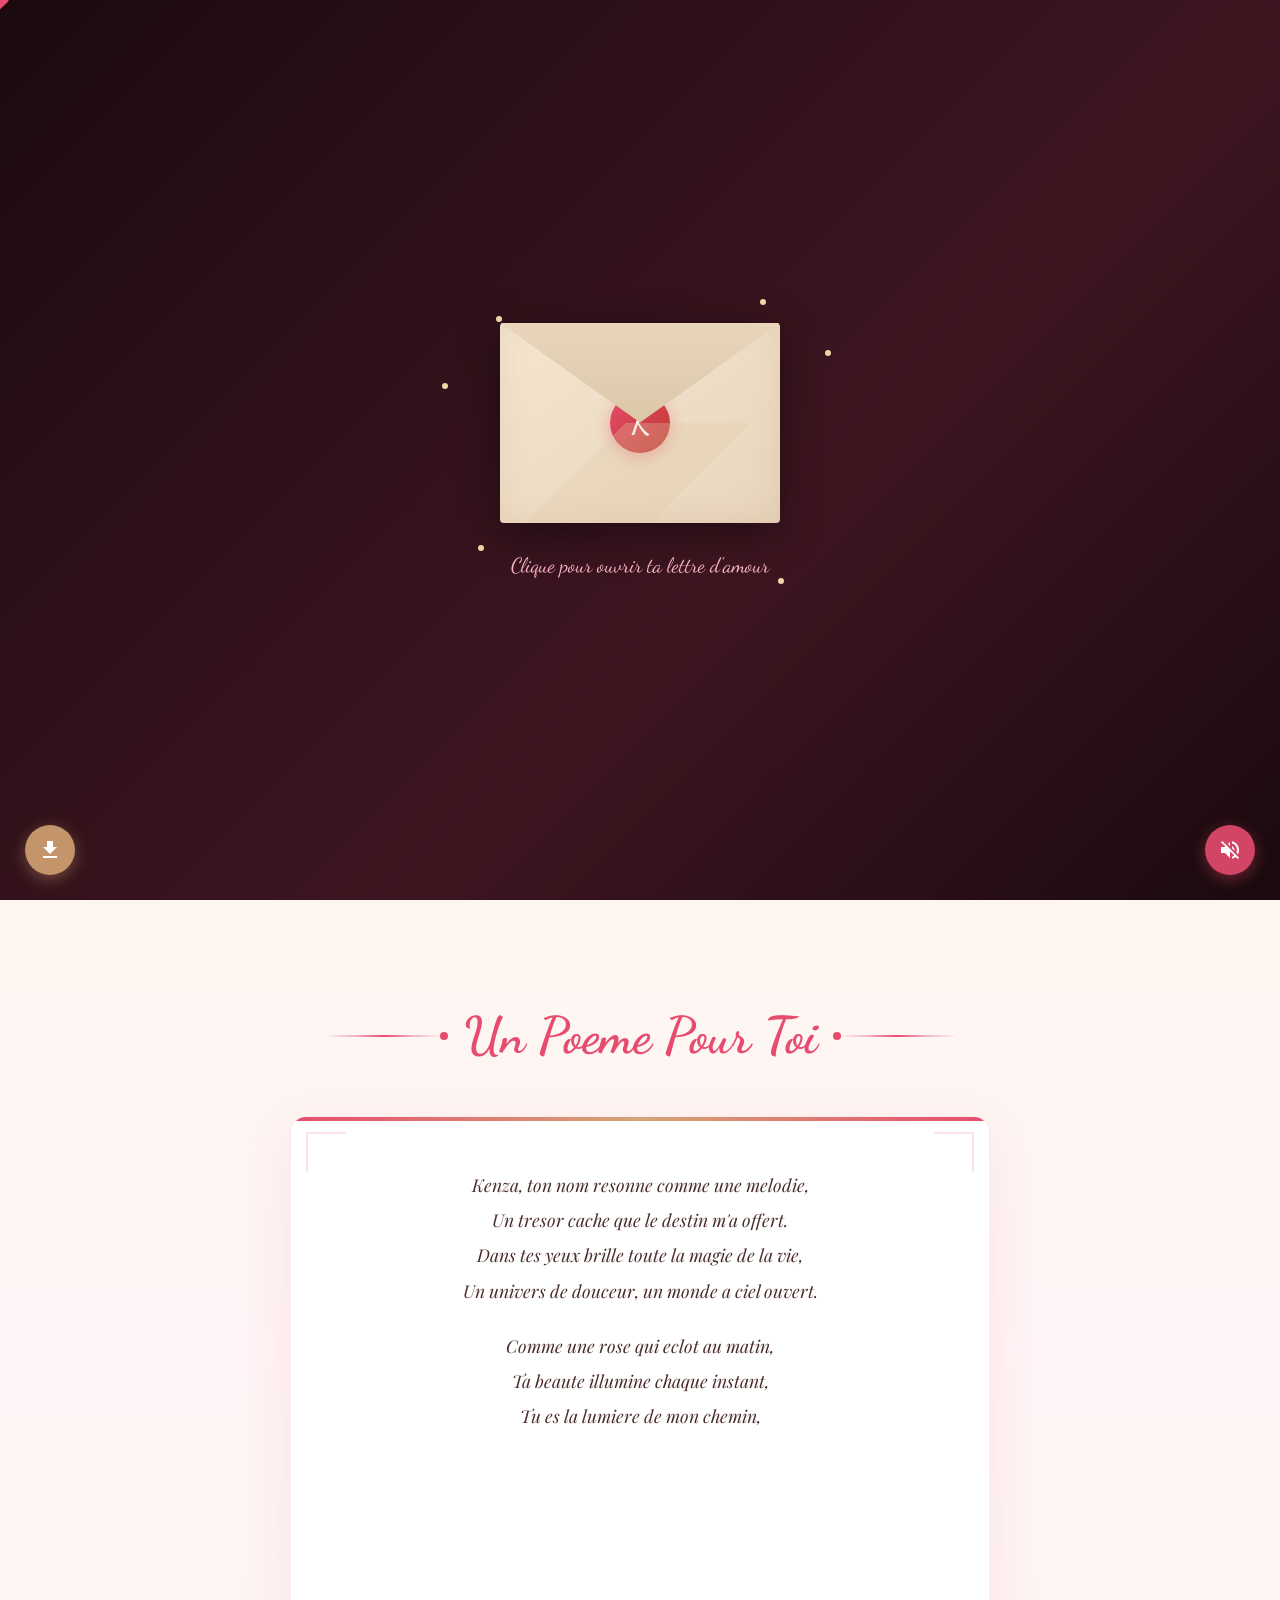
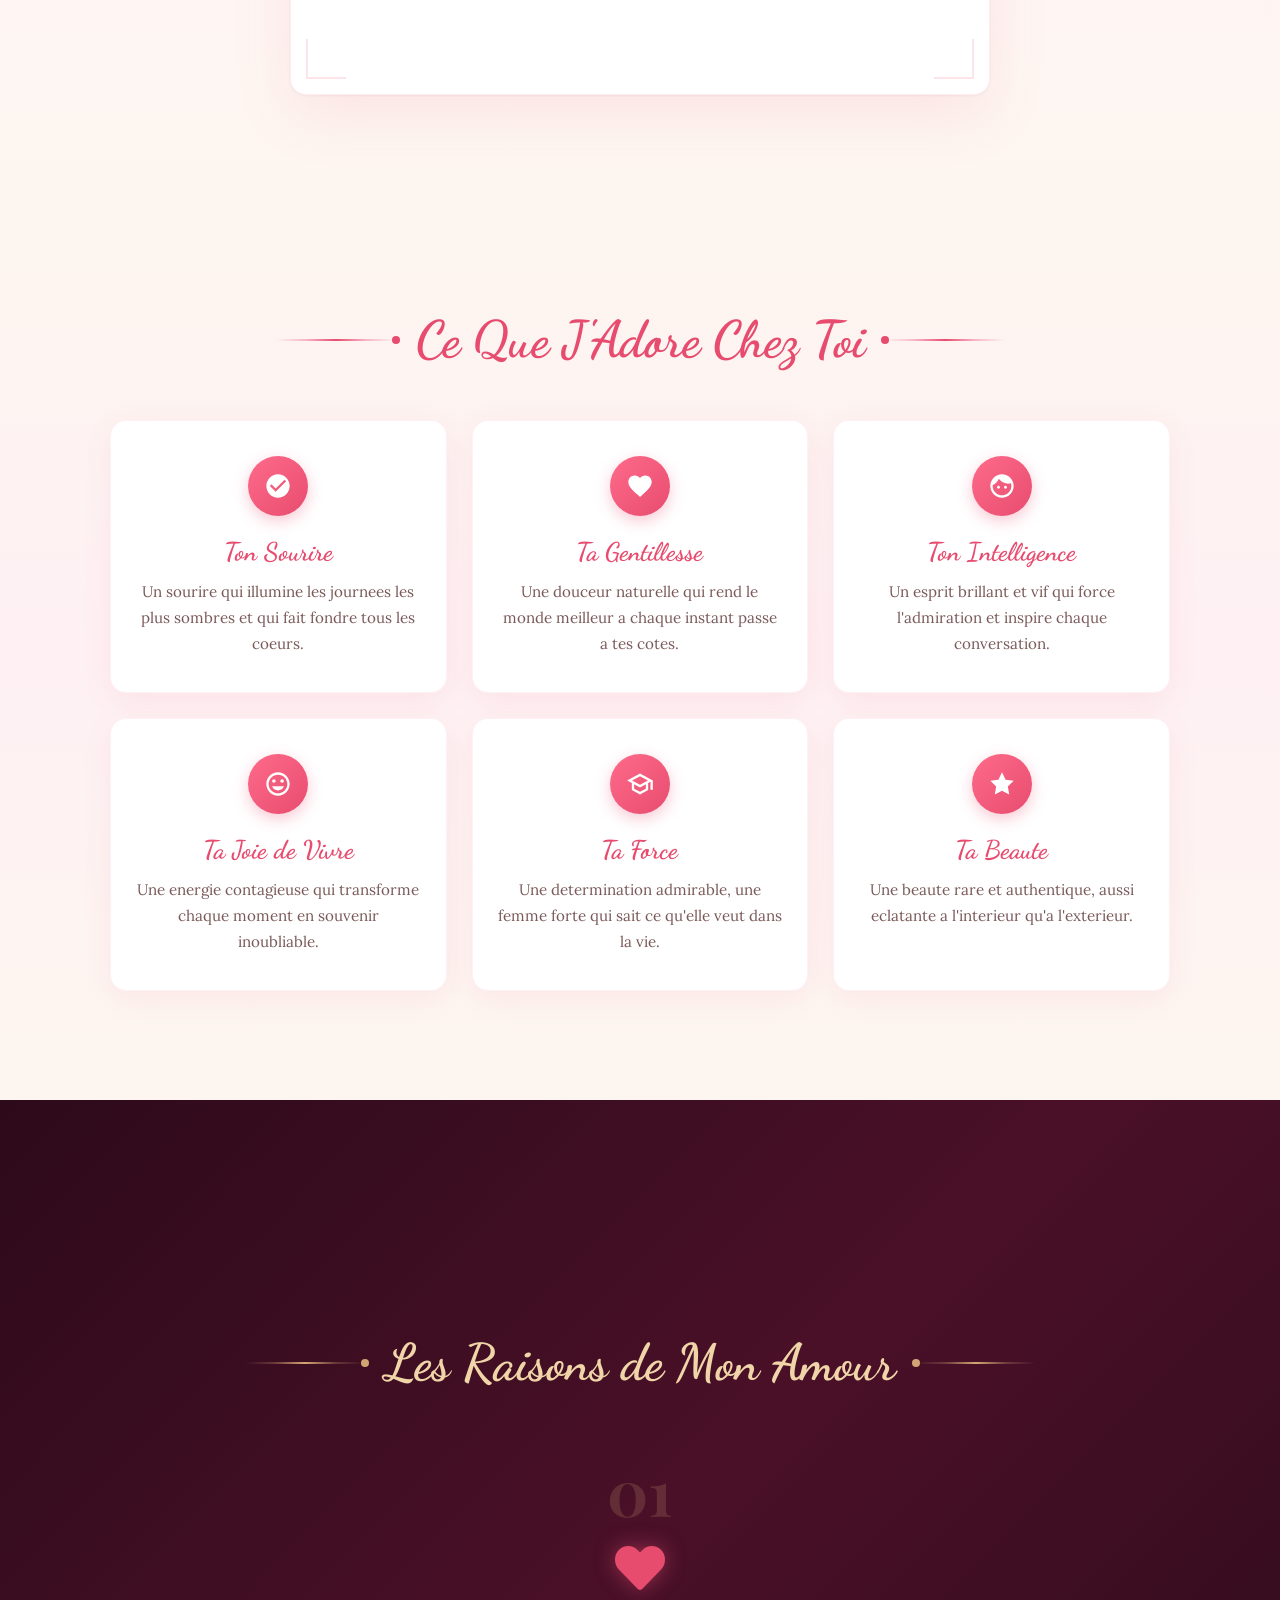
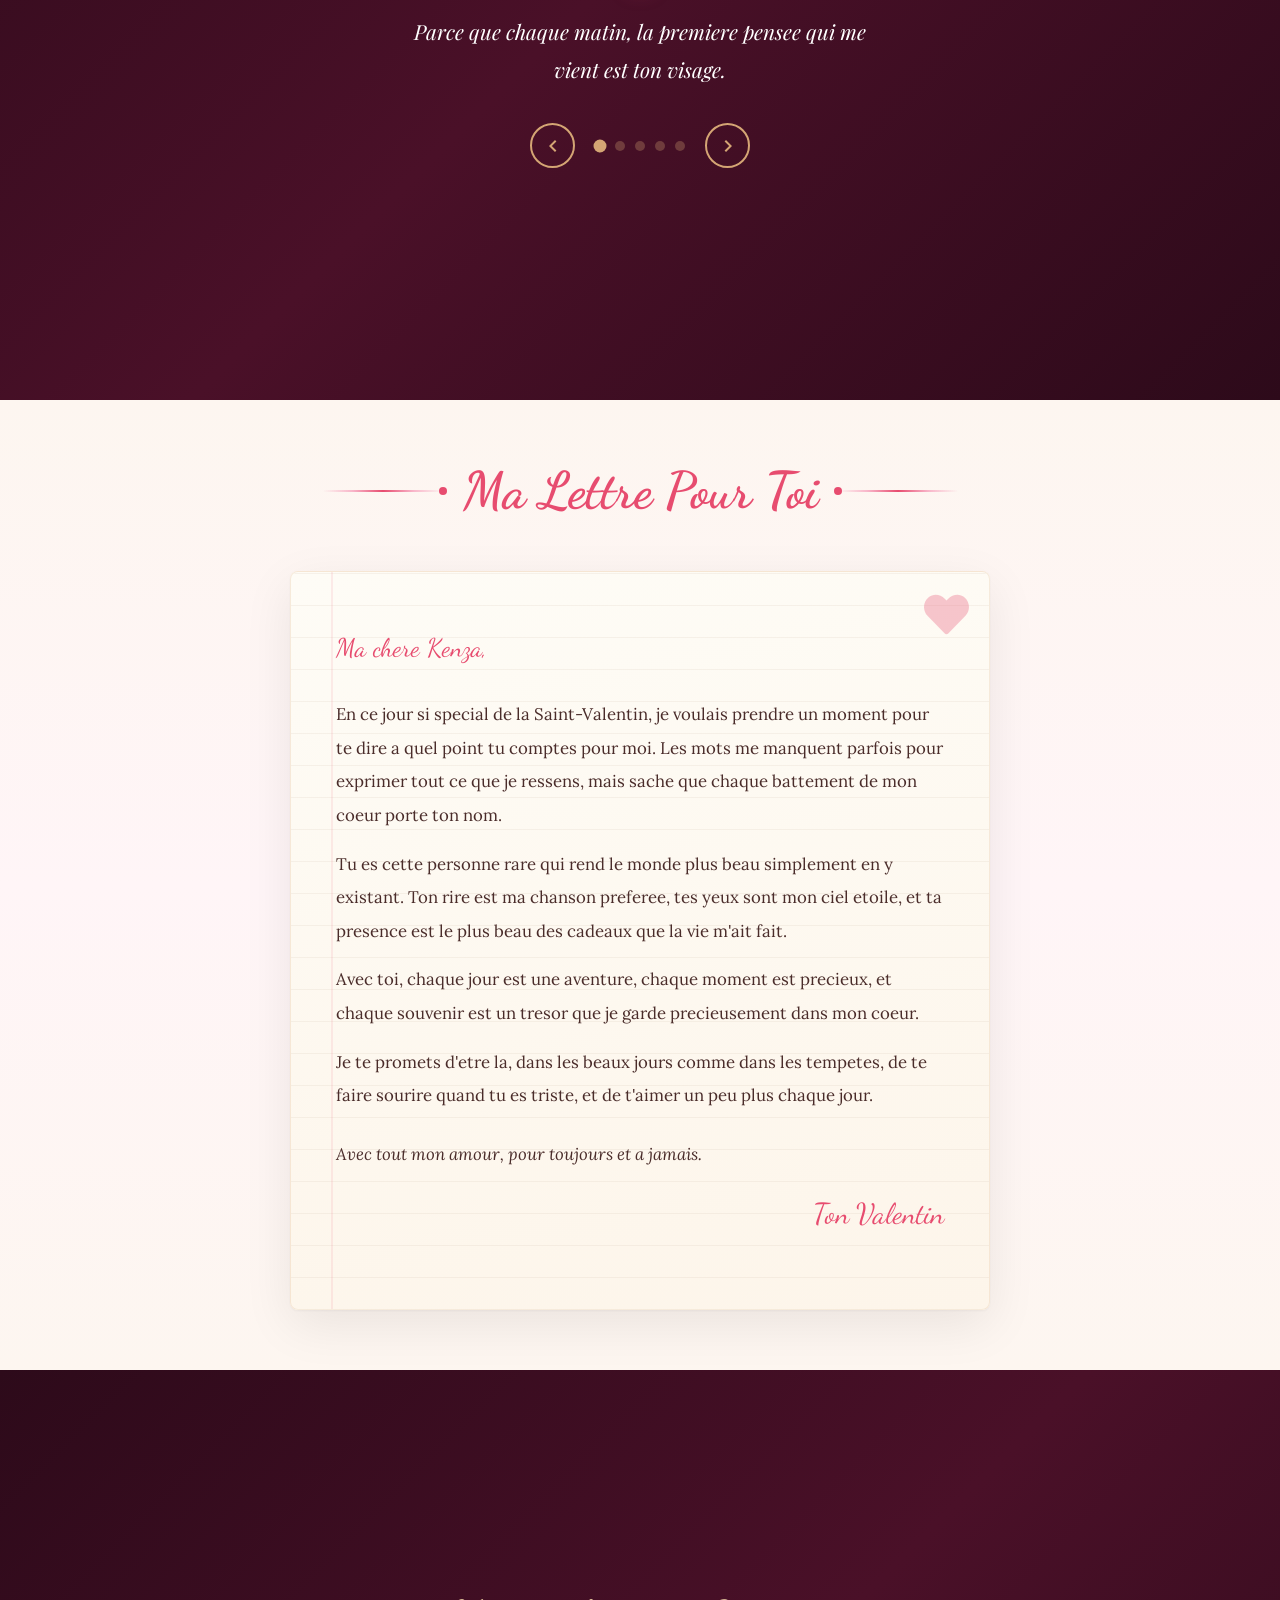
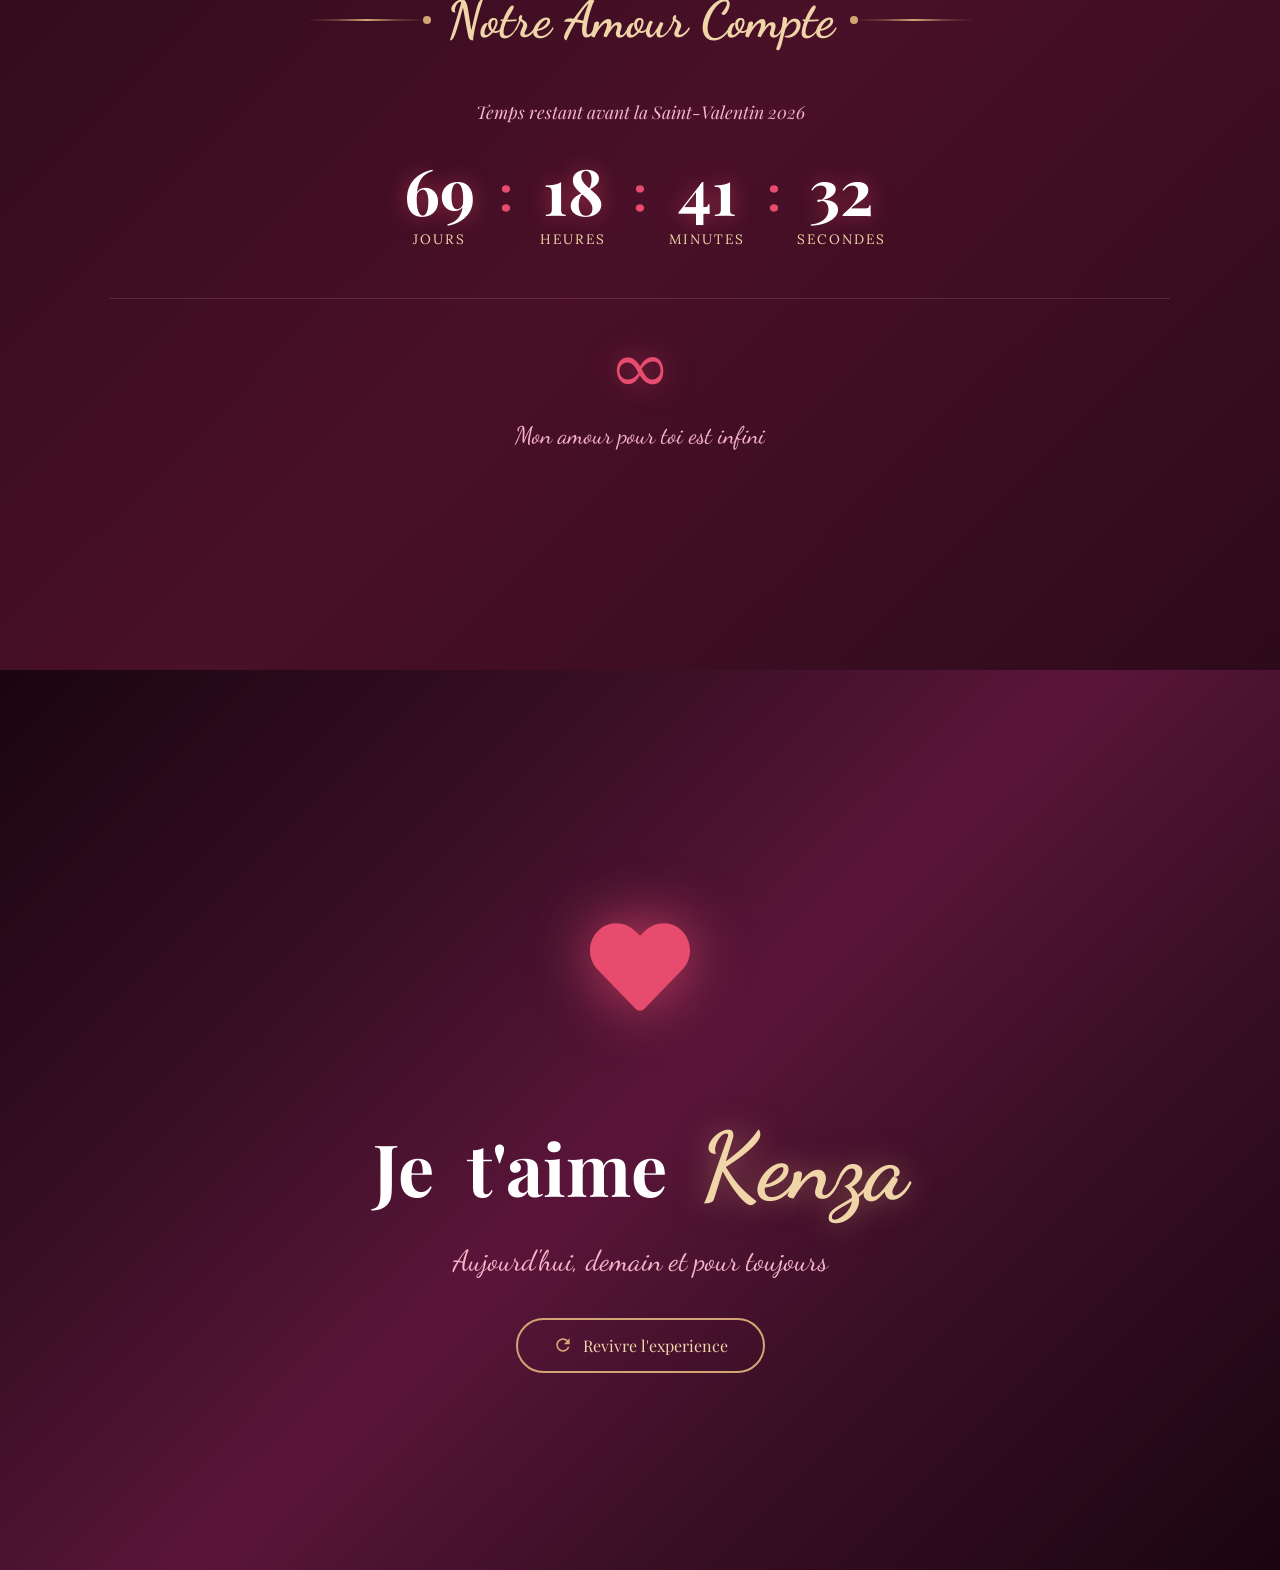
==== commit fb7de5ae: "feat: add download button to all-in-one Valentine page Floating gold download button (bottom-left) t" ====
--- a/kenza-valentine-all-in-one.html
+++ b/kenza-valentine-all-in-one.html
@@ -34,9 +34,10 @@
 <section id="countdown" class="screen"><div class="section-bg countdown-bg"></div><div class="container"><div class="section-header"><div class="decorative-line left"></div><h2 class="section-title">Notre Amour Compte</h2><div class="decorative-line right"></div></div><div class="countdown-wrapper reveal-on-scroll"><p class="countdown-label">Temps restant avant la Saint-Valentin 2026</p><div class="countdown-timer"><div class="countdown-item"><span class="countdown-value" id="days">00</span><span class="countdown-unit">Jours</span></div><div class="countdown-separator">:</div><div class="countdown-item"><span class="countdown-value" id="hours">00</span><span class="countdown-unit">Heures</span></div><div class="countdown-separator">:</div><div class="countdown-item"><span class="countdown-value" id="minutes">00</span><span class="countdown-unit">Minutes</span></div><div class="countdown-separator">:</div><div class="countdown-item"><span class="countdown-value" id="seconds">00</span><span class="countdown-unit">Secondes</span></div></div><div class="infinity-love"><span class="infinity-symbol">&infin;</span><p>Mon amour pour toi est infini</p></div></div></div></section>
 <section id="final" class="screen"><div class="section-bg final-bg"></div><div class="container"><div class="final-content"><div class="giant-heart-animation"><div class="heart-ring ring-1"></div><div class="heart-ring ring-2"></div><div class="heart-ring ring-3"></div><div class="central-heart"><svg viewBox="0 0 512 512"><path d="M462.3 62.6C407.5 15.9 326 24.3 275.7 76.2L256 96.5l-19.7-20.3C186.1 24.3 104.5 15.9 49.7 62.6c-62.8 53.6-66.1 149.8-9.9 207.9l193.5 199.8c12.5 12.9 32.8 12.9 45.3 0l193.5-199.8c56.3-58.1 53-154.3-9.8-207.9z"/></svg></div></div><h2 class="final-title"><span class="word-by-word">Je</span> <span class="word-by-word">t'aime</span> <span class="word-by-word kenza-name">Kenza</span></h2><p class="final-subtitle">Aujourd'hui, demain et pour toujours</p><button class="restart-btn" id="restart-btn"><svg viewBox="0 0 24 24"><path d="M17.65 6.35C16.2 4.9 14.21 4 12 4c-4.42 0-7.99 3.58-7.99 8s3.57 8 7.99 8c3.73 0 6.84-2.55 7.73-6h-2.08c-.82 2.33-3.04 4-5.65 4-3.31 0-6-2.69-6-6s2.69-6 6-6c1.66 0 3.14.69 4.22 1.78L13 11h7V4l-2.35 2.35z"/></svg>Revivre l'experience</button></div></div></section>
 <nav class="side-nav" id="side-nav"><a href="#hero" class="nav-dot active" data-section="hero" title="Accueil"></a><a href="#poem" class="nav-dot" data-section="poem" title="Poeme"></a><a href="#qualities" class="nav-dot" data-section="qualities" title="Qualites"></a><a href="#timeline" class="nav-dot" data-section="timeline" title="Raisons"></a><a href="#love-letter" class="nav-dot" data-section="love-letter" title="Lettre"></a><a href="#countdown" class="nav-dot" data-section="countdown" title="Compteur"></a><a href="#final" class="nav-dot" data-section="final" title="Final"></a></nav>
+<button id="download-btn" title="Telecharger cette page" style="position:fixed;bottom:25px;left:25px;width:50px;height:50px;border-radius:50%;background:rgba(212,165,116,.9);border:none;cursor:pointer;z-index:1000;display:flex;align-items:center;justify-content:center;box-shadow:0 4px 15px rgba(212,165,116,.4);transition:all .3s ease"><svg viewBox="0 0 24 24" width="24" height="24" fill="white"><path d="M19 9h-4V3H9v6H5l7 7 7-7zM5 18v2h14v-2H5z"/></svg></button>
 <button class="music-toggle" id="music-toggle" title="Activer/Desactiver la musique"><svg class="music-on" viewBox="0 0 24 24"><path d="M3 9v6h4l5 5V4L7 9H3zm13.5 3c0-1.77-1.02-3.29-2.5-4.03v8.05c1.48-.73 2.5-2.25 2.5-4.02zM14 3.23v2.06c2.89.86 5 3.54 5 6.71s-2.11 5.85-5 6.71v2.06c4.01-.91 7-4.49 7-8.77s-2.99-7.86-7-8.77z"/></svg><svg class="music-off" viewBox="0 0 24 24"><path d="M16.5 12c0-1.77-1.02-3.29-2.5-4.03v2.21l2.45 2.45c.03-.2.05-.41.05-.63zm2.5 0c0 .94-.2 1.82-.54 2.64l1.51 1.51C20.63 14.91 21 13.5 21 12c0-4.28-2.99-7.86-7-8.77v2.06c2.89.86 5 3.54 5 6.71zM4.27 3L3 4.27 7.73 9H3v6h4l5 5v-6.73l4.25 4.25c-.67.52-1.42.93-2.25 1.18v2.06c1.38-.31 2.63-.95 3.69-1.81L19.73 21 21 19.73l-9-9L4.27 3zM12 4L9.91 6.09 12 8.18V4z"/></svg></button>
 <script>
-(function(){'use strict';var cursorHeart=document.getElementById('cursor-heart');if(window.matchMedia('(hover: hover)').matches&&cursorHeart){var mouseX=0,mouseY=0,cursorX=0,cursorY=0;document.addEventListener('mousemove',function(e){mouseX=e.clientX;mouseY=e.clientY});function animateCursor(){cursorX+=(mouseX-cursorX)*.15;cursorY+=(mouseY-cursorY)*.15;cursorHeart.style.left=cursorX+'px';cursorHeart.style.top=cursorY+'px';requestAnimationFrame(animateCursor)}animateCursor();document.addEventListener('click',function(e){for(var i=0;i<6;i++)createClickHeart(e.clientX,e.clientY)});function createClickHeart(x,y){var heart=document.createElement('div');heart.innerHTML='&#10084;';heart.style.cssText='position:fixed;left:'+x+'px;top:'+y+'px;color:#e74c6f;font-size:'+(12+Math.random()*16)+'px;pointer-events:none;z-index:99998;opacity:1;transform:translate(-50%,-50%);transition:all '+(0.8+Math.random()*0.6)+'s ease-out;';document.body.appendChild(heart);requestAnimationFrame(function(){heart.style.opacity='0';heart.style.transform='translate('+(-30+Math.random()*60)+'px,'+(-60-Math.random()*40)+'px) scale(0.3) rotate('+(Math.random()*60-30)+'deg)'});setTimeout(function(){heart.remove()},1500)}}var canvas=document.getElementById('hearts-canvas');var ctx=canvas?canvas.getContext('2d'):null;var hearts=[];function resizeCanvas(){if(!canvas)return;canvas.width=window.innerWidth;canvas.height=window.innerHeight}function createHeart(){return{x:Math.random()*(canvas?canvas.width:window.innerWidth),y:(canvas?canvas.height:window.innerHeight)+20,size:8+Math.random()*15,speedY:.3+Math.random()*.8,speedX:(Math.random()-.5)*.5,opacity:.1+Math.random()*.4,rotation:Math.random()*Math.PI*2,rotationSpeed:(Math.random()-.5)*.02,color:['#e74c6f','#ff6b8a','#f8b4c8','#d4a574'][Math.floor(Math.random()*4)]}}function drawHeart(h){if(!ctx)return;ctx.save();ctx.translate(h.x,h.y);ctx.rotate(h.rotation);ctx.globalAlpha=h.opacity;ctx.fillStyle=h.color;var s=h.size;ctx.beginPath();ctx.moveTo(0,-s*.3);ctx.bezierCurveTo(-s*.5,-s*.8,-s,-s*.3,0,s*.5);ctx.bezierCurveTo(s,-s*.3,s*.5,-s*.8,0,-s*.3);ctx.fill();ctx.restore()}function animateHearts(){if(!ctx||!canvas)return;ctx.clearRect(0,0,canvas.width,canvas.height);if(hearts.length<25&&Math.random()<.03)hearts.push(createHeart());hearts.forEach(function(h,i){h.y-=h.speedY;h.x+=h.speedX+Math.sin(h.y*.01)*.3;h.rotation+=h.rotationSpeed;if(h.y<-30)hearts.splice(i,1);else drawHeart(h)});requestAnimationFrame(animateHearts)}if(canvas&&ctx){resizeCanvas();window.addEventListener('resize',resizeCanvas);animateHearts()}var petalsContainer=document.getElementById('petals-container');function createPetal(){if(!petalsContainer)return;var petal=document.createElement('div');petal.className='petal';var size=8+Math.random()*14,startX=Math.random()*100,duration=8+Math.random()*8,delay=Math.random()*5,hue=340+Math.random()*30;petal.style.cssText='left:'+startX+'%;width:'+size+'px;height:'+size+'px;background:hsl('+hue+',80%,70%);animation-duration:'+duration+'s;animation-delay:'+delay+'s;opacity:'+(0.3+Math.random()*0.4)+';';petalsContainer.appendChild(petal);setTimeout(function(){petal.remove()},(duration+delay)*1000)}setInterval(createPetal,800);for(var i=0;i<8;i++)setTimeout(createPetal,i*200);var envelopeScreen=document.getElementById('envelope-screen');var heroSection=document.getElementById('hero');var envelopeWrapper=document.querySelector('.envelope-wrapper');if(envelopeWrapper&&envelopeScreen&&heroSection){envelopeWrapper.addEventListener('click',function(){envelopeScreen.classList.add('hide');setTimeout(function(){envelopeScreen.style.display='none';heroSection.classList.add('active');heroSection.style.display='flex';document.getElementById('side-nav').classList.add('visible')},800)})}var revealElements=document.querySelectorAll('.reveal-on-scroll');var revealObserver=new IntersectionObserver(function(entries){entries.forEach(function(entry){if(entry.isIntersecting){var el=entry.target;var delay=el.dataset.delay||0;setTimeout(function(){el.classList.add('visible')},parseInt(delay))}})},{threshold:.15,rootMargin:'0px 0px -50px 0px'});revealElements.forEach(function(el){revealObserver.observe(el)});var poemSection=document.getElementById('poem');var poemLines=document.querySelectorAll('.poem-line');var poemObserver=new IntersectionObserver(function(entries){entries.forEach(function(entry){if(entry.isIntersecting){poemLines.forEach(function(line){var delay=parseInt(line.dataset.delay)||0;setTimeout(function(){line.classList.add('visible')},delay)});poemObserver.unobserve(entry.target)}})},{threshold:.3});if(poemSection)poemObserver.observe(poemSection);var slides=document.querySelectorAll('.reason-slide');var dots=document.querySelectorAll('.dot');var prevBtn=document.querySelector('.carousel-btn.prev');var nextBtn=document.querySelector('.carousel-btn.next');var currentSlide=0;var autoSlideInterval;function goToSlide(index){var current=document.querySelector('.reason-slide.active');if(current){current.classList.remove('active');current.classList.add('exit-left');setTimeout(function(){current.classList.remove('exit-left')},600)}dots.forEach(function(d){d.classList.remove('active')});currentSlide=index;if(currentSlide>=slides.length)currentSlide=0;if(currentSlide<0)currentSlide=slides.length-1;setTimeout(function(){slides[currentSlide].classList.add('active');dots[currentSlide].classList.add('active')},100)}if(nextBtn)nextBtn.addEventListener('click',function(){goToSlide(currentSlide+1);resetAutoSlide()});if(prevBtn)prevBtn.addEventListener('click',function(){goToSlide(currentSlide-1);resetAutoSlide()});dots.forEach(function(dot){dot.addEventListener('click',function(){goToSlide(parseInt(dot.dataset.index));resetAutoSlide()})});var carouselEl=document.querySelector('.reasons-carousel');if(carouselEl){var touchStartX=0,touchEndX=0,SWIPE_THRESHOLD=50;carouselEl.addEventListener('touchstart',function(e){touchStartX=e.changedTouches[0].screenX},{passive:true});carouselEl.addEventListener('touchend',function(e){touchEndX=e.changedTouches[0].screenX;var diff=touchStartX-touchEndX;if(Math.abs(diff)>SWIPE_THRESHOLD){if(diff>0)goToSlide(currentSlide+1);else goToSlide(currentSlide-1);resetAutoSlide()}},{passive:true})}function startAutoSlide(){autoSlideInterval=setInterval(function(){goToSlide(currentSlide+1)},5000)}function resetAutoSlide(){clearInterval(autoSlideInterval);startAutoSlide()}startAutoSlide();function updateCountdown(){var now=new Date();var valentine=new Date(now.getFullYear(),1,14);if(now>valentine)valentine=new Date(now.getFullYear()+1,1,14);var diff=valentine-now;if(diff<=0){document.getElementById('days').textContent='00';document.getElementById('hours').textContent='00';document.getElementById('minutes').textContent='00';document.getElementById('seconds').textContent='00';document.querySelector('.countdown-label').textContent='Bonne Saint-Valentin, Kenza !';return}var days=Math.floor(diff/(1e3*60*60*24)),hours=Math.floor(diff%(1e3*60*60*24)/(1e3*60*60)),minutes=Math.floor(diff%(1e3*60*60)/(1e3*60)),seconds=Math.floor(diff%(1e3*60)/1e3);var d=document.getElementById('days'),h=document.getElementById('hours'),m=document.getElementById('minutes'),s=document.getElementById('seconds');if(d)d.textContent=String(days).padStart(2,'0');if(h)h.textContent=String(hours).padStart(2,'0');if(m)m.textContent=String(minutes).padStart(2,'0');if(s)s.textContent=String(seconds).padStart(2,'0')}updateCountdown();setInterval(updateCountdown,1e3);var navDots=document.querySelectorAll('.nav-dot');var sections=document.querySelectorAll('.screen:not(#envelope-screen)');var sectionObserver=new IntersectionObserver(function(entries){entries.forEach(function(entry){if(entry.isIntersecting){var sectionId=entry.target.id;navDots.forEach(function(dot){dot.classList.toggle('active',dot.dataset.section===sectionId)})}})},{threshold:.4});sections.forEach(function(section){sectionObserver.observe(section)});navDots.forEach(function(dot){dot.addEventListener('click',function(e){e.preventDefault();var target=document.querySelector(dot.getAttribute('href'));if(target)target.scrollIntoView({behavior:'smooth'})})});var musicToggle=document.getElementById('music-toggle');var audioCtx=null,isMuted=true,melodyInterval=null,gainNode=null;var melody=[{freq:523.25,dur:.4},{freq:659.25,dur:.4},{freq:783.99,dur:.6},{freq:698.46,dur:.4},{freq:659.25,dur:.4},{freq:523.25,dur:.6},{freq:587.33,dur:.4},{freq:523.25,dur:.4},{freq:493.88,dur:.6},{freq:523.25,dur:.4},{freq:659.25,dur:.4},{freq:587.33,dur:.8},{freq:523.25,dur:.4},{freq:440,dur:.4},{freq:493.88,dur:.6},{freq:523.25,dur:1}];var noteIndex=0;function playNote(freq,duration){if(!audioCtx||!gainNode)return;var osc=audioCtx.createOscillator();var ng=audioCtx.createGain();osc.type='sine';osc.frequency.setValueAtTime(freq,audioCtx.currentTime);ng.gain.setValueAtTime(0,audioCtx.currentTime);ng.gain.linearRampToValueAtTime(.08,audioCtx.currentTime+.05);ng.gain.linearRampToValueAtTime(.05,audioCtx.currentTime+duration*.5);ng.gain.linearRampToValueAtTime(0,audioCtx.currentTime+duration);osc.connect(ng);ng.connect(gainNode);osc.start(audioCtx.currentTime);osc.stop(audioCtx.currentTime+duration)}function playMelody(){var note=melody[noteIndex];playNote(note.freq,note.dur);noteIndex=(noteIndex+1)%melody.length}function startMusic(){if(!audioCtx){audioCtx=new(window.AudioContext||window.webkitAudioContext)();gainNode=audioCtx.createGain();gainNode.gain.setValueAtTime(.5,audioCtx.currentTime);gainNode.connect(audioCtx.destination)}if(audioCtx.state==='suspended')audioCtx.resume();noteIndex=0;playMelody();melodyInterval=setInterval(playMelody,500)}function stopMusic(){if(melodyInterval){clearInterval(melodyInterval);melodyInterval=null}}if(musicToggle){musicToggle.classList.add('muted');musicToggle.addEventListener('click',function(){isMuted=!isMuted;musicToggle.classList.toggle('muted',isMuted);if(isMuted)stopMusic();else startMusic()})}var restartBtn=document.getElementById('restart-btn');if(restartBtn){restartBtn.addEventListener('click',function(){var es=document.getElementById('envelope-screen');var hs=document.getElementById('hero');var sn=document.getElementById('side-nav');if(es){es.style.display='flex';es.classList.remove('hide')}if(hs){hs.classList.remove('active');hs.style.display='none'}if(sn)sn.classList.remove('visible');poemLines.forEach(function(l){l.classList.remove('visible')});document.querySelectorAll('.quality-card').forEach(function(c){c.classList.remove('visible')});document.querySelectorAll('.reveal-on-scroll').forEach(function(el){el.classList.remove('visible')});document.querySelectorAll('.word-by-word').forEach(function(w){w.style.animation='none';w.offsetHeight;w.style.animation=''});window.scrollTo({top:0,behavior:'instant'})})}document.querySelectorAll('.quality-card').forEach(function(card){card.addEventListener('mouseenter',function(){for(var i=0;i<5;i++){var sparkle=document.createElement('span');sparkle.innerHTML='&#10084;';sparkle.style.cssText='position:absolute;font-size:'+(8+Math.random()*10)+'px;color:#e74c6f;pointer-events:none;opacity:0.8;left:'+Math.random()*100+'%;top:'+Math.random()*100+'%;transition:all 1s ease-out;z-index:10;';this.appendChild(sparkle);(function(s){requestAnimationFrame(function(){s.style.opacity='0';s.style.transform='translateY(-'+(30+Math.random()*30)+'px) scale(0.3)'})})(sparkle);setTimeout(function(s){return function(){s.remove()}}(sparkle),1000)}})});window.addEventListener('scroll',function(){var hero=document.getElementById('hero');if(!hero)return;var scrollY=window.scrollY;var heroContent=hero.querySelector('.hero-content');if(heroContent&&scrollY<window.innerHeight){heroContent.style.transform='translateY('+scrollY*.3+'px)';heroContent.style.opacity=1-scrollY/window.innerHeight*.5}})})();
+(function(){'use strict';var cursorHeart=document.getElementById('cursor-heart');if(window.matchMedia('(hover: hover)').matches&&cursorHeart){var mouseX=0,mouseY=0,cursorX=0,cursorY=0;document.addEventListener('mousemove',function(e){mouseX=e.clientX;mouseY=e.clientY});function animateCursor(){cursorX+=(mouseX-cursorX)*.15;cursorY+=(mouseY-cursorY)*.15;cursorHeart.style.left=cursorX+'px';cursorHeart.style.top=cursorY+'px';requestAnimationFrame(animateCursor)}animateCursor();document.addEventListener('click',function(e){for(var i=0;i<6;i++)createClickHeart(e.clientX,e.clientY)});function createClickHeart(x,y){var heart=document.createElement('div');heart.innerHTML='&#10084;';heart.style.cssText='position:fixed;left:'+x+'px;top:'+y+'px;color:#e74c6f;font-size:'+(12+Math.random()*16)+'px;pointer-events:none;z-index:99998;opacity:1;transform:translate(-50%,-50%);transition:all '+(0.8+Math.random()*0.6)+'s ease-out;';document.body.appendChild(heart);requestAnimationFrame(function(){heart.style.opacity='0';heart.style.transform='translate('+(-30+Math.random()*60)+'px,'+(-60-Math.random()*40)+'px) scale(0.3) rotate('+(Math.random()*60-30)+'deg)'});setTimeout(function(){heart.remove()},1500)}}var canvas=document.getElementById('hearts-canvas');var ctx=canvas?canvas.getContext('2d'):null;var hearts=[];function resizeCanvas(){if(!canvas)return;canvas.width=window.innerWidth;canvas.height=window.innerHeight}function createHeart(){return{x:Math.random()*(canvas?canvas.width:window.innerWidth),y:(canvas?canvas.height:window.innerHeight)+20,size:8+Math.random()*15,speedY:.3+Math.random()*.8,speedX:(Math.random()-.5)*.5,opacity:.1+Math.random()*.4,rotation:Math.random()*Math.PI*2,rotationSpeed:(Math.random()-.5)*.02,color:['#e74c6f','#ff6b8a','#f8b4c8','#d4a574'][Math.floor(Math.random()*4)]}}function drawHeart(h){if(!ctx)return;ctx.save();ctx.translate(h.x,h.y);ctx.rotate(h.rotation);ctx.globalAlpha=h.opacity;ctx.fillStyle=h.color;var s=h.size;ctx.beginPath();ctx.moveTo(0,-s*.3);ctx.bezierCurveTo(-s*.5,-s*.8,-s,-s*.3,0,s*.5);ctx.bezierCurveTo(s,-s*.3,s*.5,-s*.8,0,-s*.3);ctx.fill();ctx.restore()}function animateHearts(){if(!ctx||!canvas)return;ctx.clearRect(0,0,canvas.width,canvas.height);if(hearts.length<25&&Math.random()<.03)hearts.push(createHeart());hearts.forEach(function(h,i){h.y-=h.speedY;h.x+=h.speedX+Math.sin(h.y*.01)*.3;h.rotation+=h.rotationSpeed;if(h.y<-30)hearts.splice(i,1);else drawHeart(h)});requestAnimationFrame(animateHearts)}if(canvas&&ctx){resizeCanvas();window.addEventListener('resize',resizeCanvas);animateHearts()}var petalsContainer=document.getElementById('petals-container');function createPetal(){if(!petalsContainer)return;var petal=document.createElement('div');petal.className='petal';var size=8+Math.random()*14,startX=Math.random()*100,duration=8+Math.random()*8,delay=Math.random()*5,hue=340+Math.random()*30;petal.style.cssText='left:'+startX+'%;width:'+size+'px;height:'+size+'px;background:hsl('+hue+',80%,70%);animation-duration:'+duration+'s;animation-delay:'+delay+'s;opacity:'+(0.3+Math.random()*0.4)+';';petalsContainer.appendChild(petal);setTimeout(function(){petal.remove()},(duration+delay)*1000)}setInterval(createPetal,800);for(var i=0;i<8;i++)setTimeout(createPetal,i*200);var envelopeScreen=document.getElementById('envelope-screen');var heroSection=document.getElementById('hero');var envelopeWrapper=document.querySelector('.envelope-wrapper');if(envelopeWrapper&&envelopeScreen&&heroSection){envelopeWrapper.addEventListener('click',function(){envelopeScreen.classList.add('hide');setTimeout(function(){envelopeScreen.style.display='none';heroSection.classList.add('active');heroSection.style.display='flex';document.getElementById('side-nav').classList.add('visible')},800)})}var revealElements=document.querySelectorAll('.reveal-on-scroll');var revealObserver=new IntersectionObserver(function(entries){entries.forEach(function(entry){if(entry.isIntersecting){var el=entry.target;var delay=el.dataset.delay||0;setTimeout(function(){el.classList.add('visible')},parseInt(delay))}})},{threshold:.15,rootMargin:'0px 0px -50px 0px'});revealElements.forEach(function(el){revealObserver.observe(el)});var poemSection=document.getElementById('poem');var poemLines=document.querySelectorAll('.poem-line');var poemObserver=new IntersectionObserver(function(entries){entries.forEach(function(entry){if(entry.isIntersecting){poemLines.forEach(function(line){var delay=parseInt(line.dataset.delay)||0;setTimeout(function(){line.classList.add('visible')},delay)});poemObserver.unobserve(entry.target)}})},{threshold:.3});if(poemSection)poemObserver.observe(poemSection);var slides=document.querySelectorAll('.reason-slide');var dots=document.querySelectorAll('.dot');var prevBtn=document.querySelector('.carousel-btn.prev');var nextBtn=document.querySelector('.carousel-btn.next');var currentSlide=0;var autoSlideInterval;function goToSlide(index){var current=document.querySelector('.reason-slide.active');if(current){current.classList.remove('active');current.classList.add('exit-left');setTimeout(function(){current.classList.remove('exit-left')},600)}dots.forEach(function(d){d.classList.remove('active')});currentSlide=index;if(currentSlide>=slides.length)currentSlide=0;if(currentSlide<0)currentSlide=slides.length-1;setTimeout(function(){slides[currentSlide].classList.add('active');dots[currentSlide].classList.add('active')},100)}if(nextBtn)nextBtn.addEventListener('click',function(){goToSlide(currentSlide+1);resetAutoSlide()});if(prevBtn)prevBtn.addEventListener('click',function(){goToSlide(currentSlide-1);resetAutoSlide()});dots.forEach(function(dot){dot.addEventListener('click',function(){goToSlide(parseInt(dot.dataset.index));resetAutoSlide()})});var carouselEl=document.querySelector('.reasons-carousel');if(carouselEl){var touchStartX=0,touchEndX=0,SWIPE_THRESHOLD=50;carouselEl.addEventListener('touchstart',function(e){touchStartX=e.changedTouches[0].screenX},{passive:true});carouselEl.addEventListener('touchend',function(e){touchEndX=e.changedTouches[0].screenX;var diff=touchStartX-touchEndX;if(Math.abs(diff)>SWIPE_THRESHOLD){if(diff>0)goToSlide(currentSlide+1);else goToSlide(currentSlide-1);resetAutoSlide()}},{passive:true})}function startAutoSlide(){autoSlideInterval=setInterval(function(){goToSlide(currentSlide+1)},5000)}function resetAutoSlide(){clearInterval(autoSlideInterval);startAutoSlide()}startAutoSlide();function updateCountdown(){var now=new Date();var valentine=new Date(now.getFullYear(),1,14);if(now>valentine)valentine=new Date(now.getFullYear()+1,1,14);var diff=valentine-now;if(diff<=0){document.getElementById('days').textContent='00';document.getElementById('hours').textContent='00';document.getElementById('minutes').textContent='00';document.getElementById('seconds').textContent='00';document.querySelector('.countdown-label').textContent='Bonne Saint-Valentin, Kenza !';return}var days=Math.floor(diff/(1e3*60*60*24)),hours=Math.floor(diff%(1e3*60*60*24)/(1e3*60*60)),minutes=Math.floor(diff%(1e3*60*60)/(1e3*60)),seconds=Math.floor(diff%(1e3*60)/1e3);var d=document.getElementById('days'),h=document.getElementById('hours'),m=document.getElementById('minutes'),s=document.getElementById('seconds');if(d)d.textContent=String(days).padStart(2,'0');if(h)h.textContent=String(hours).padStart(2,'0');if(m)m.textContent=String(minutes).padStart(2,'0');if(s)s.textContent=String(seconds).padStart(2,'0')}updateCountdown();setInterval(updateCountdown,1e3);var navDots=document.querySelectorAll('.nav-dot');var sections=document.querySelectorAll('.screen:not(#envelope-screen)');var sectionObserver=new IntersectionObserver(function(entries){entries.forEach(function(entry){if(entry.isIntersecting){var sectionId=entry.target.id;navDots.forEach(function(dot){dot.classList.toggle('active',dot.dataset.section===sectionId)})}})},{threshold:.4});sections.forEach(function(section){sectionObserver.observe(section)});navDots.forEach(function(dot){dot.addEventListener('click',function(e){e.preventDefault();var target=document.querySelector(dot.getAttribute('href'));if(target)target.scrollIntoView({behavior:'smooth'})})});var musicToggle=document.getElementById('music-toggle');var audioCtx=null,isMuted=true,melodyInterval=null,gainNode=null;var melody=[{freq:523.25,dur:.4},{freq:659.25,dur:.4},{freq:783.99,dur:.6},{freq:698.46,dur:.4},{freq:659.25,dur:.4},{freq:523.25,dur:.6},{freq:587.33,dur:.4},{freq:523.25,dur:.4},{freq:493.88,dur:.6},{freq:523.25,dur:.4},{freq:659.25,dur:.4},{freq:587.33,dur:.8},{freq:523.25,dur:.4},{freq:440,dur:.4},{freq:493.88,dur:.6},{freq:523.25,dur:1}];var noteIndex=0;function playNote(freq,duration){if(!audioCtx||!gainNode)return;var osc=audioCtx.createOscillator();var ng=audioCtx.createGain();osc.type='sine';osc.frequency.setValueAtTime(freq,audioCtx.currentTime);ng.gain.setValueAtTime(0,audioCtx.currentTime);ng.gain.linearRampToValueAtTime(.08,audioCtx.currentTime+.05);ng.gain.linearRampToValueAtTime(.05,audioCtx.currentTime+duration*.5);ng.gain.linearRampToValueAtTime(0,audioCtx.currentTime+duration);osc.connect(ng);ng.connect(gainNode);osc.start(audioCtx.currentTime);osc.stop(audioCtx.currentTime+duration)}function playMelody(){var note=melody[noteIndex];playNote(note.freq,note.dur);noteIndex=(noteIndex+1)%melody.length}function startMusic(){if(!audioCtx){audioCtx=new(window.AudioContext||window.webkitAudioContext)();gainNode=audioCtx.createGain();gainNode.gain.setValueAtTime(.5,audioCtx.currentTime);gainNode.connect(audioCtx.destination)}if(audioCtx.state==='suspended')audioCtx.resume();noteIndex=0;playMelody();melodyInterval=setInterval(playMelody,500)}function stopMusic(){if(melodyInterval){clearInterval(melodyInterval);melodyInterval=null}}if(musicToggle){musicToggle.classList.add('muted');musicToggle.addEventListener('click',function(){isMuted=!isMuted;musicToggle.classList.toggle('muted',isMuted);if(isMuted)stopMusic();else startMusic()})}var restartBtn=document.getElementById('restart-btn');if(restartBtn){restartBtn.addEventListener('click',function(){var es=document.getElementById('envelope-screen');var hs=document.getElementById('hero');var sn=document.getElementById('side-nav');if(es){es.style.display='flex';es.classList.remove('hide')}if(hs){hs.classList.remove('active');hs.style.display='none'}if(sn)sn.classList.remove('visible');poemLines.forEach(function(l){l.classList.remove('visible')});document.querySelectorAll('.quality-card').forEach(function(c){c.classList.remove('visible')});document.querySelectorAll('.reveal-on-scroll').forEach(function(el){el.classList.remove('visible')});document.querySelectorAll('.word-by-word').forEach(function(w){w.style.animation='none';w.offsetHeight;w.style.animation=''});window.scrollTo({top:0,behavior:'instant'})})}document.querySelectorAll('.quality-card').forEach(function(card){card.addEventListener('mouseenter',function(){for(var i=0;i<5;i++){var sparkle=document.createElement('span');sparkle.innerHTML='&#10084;';sparkle.style.cssText='position:absolute;font-size:'+(8+Math.random()*10)+'px;color:#e74c6f;pointer-events:none;opacity:0.8;left:'+Math.random()*100+'%;top:'+Math.random()*100+'%;transition:all 1s ease-out;z-index:10;';this.appendChild(sparkle);(function(s){requestAnimationFrame(function(){s.style.opacity='0';s.style.transform='translateY(-'+(30+Math.random()*30)+'px) scale(0.3)'})})(sparkle);setTimeout(function(s){return function(){s.remove()}}(sparkle),1000)}})});var dlBtn=document.getElementById('download-btn');if(dlBtn){dlBtn.addEventListener('click',function(){var html='<!DOCTYPE html>'+document.documentElement.outerHTML;var blob=new Blob([html],{type:'text/html'});var a=document.createElement('a');a.href=URL.createObjectURL(blob);a.download='kenza-valentine.html';document.body.appendChild(a);a.click();document.body.removeChild(a);URL.revokeObjectURL(a.href)})}window.addEventListener('scroll',function(){var hero=document.getElementById('hero');if(!hero)return;var scrollY=window.scrollY;var heroContent=hero.querySelector('.hero-content');if(heroContent&&scrollY<window.innerHeight){heroContent.style.transform='translateY('+scrollY*.3+'px)';heroContent.style.opacity=1-scrollY/window.innerHeight*.5}})})();
 </script>
 </body>
 </html>
